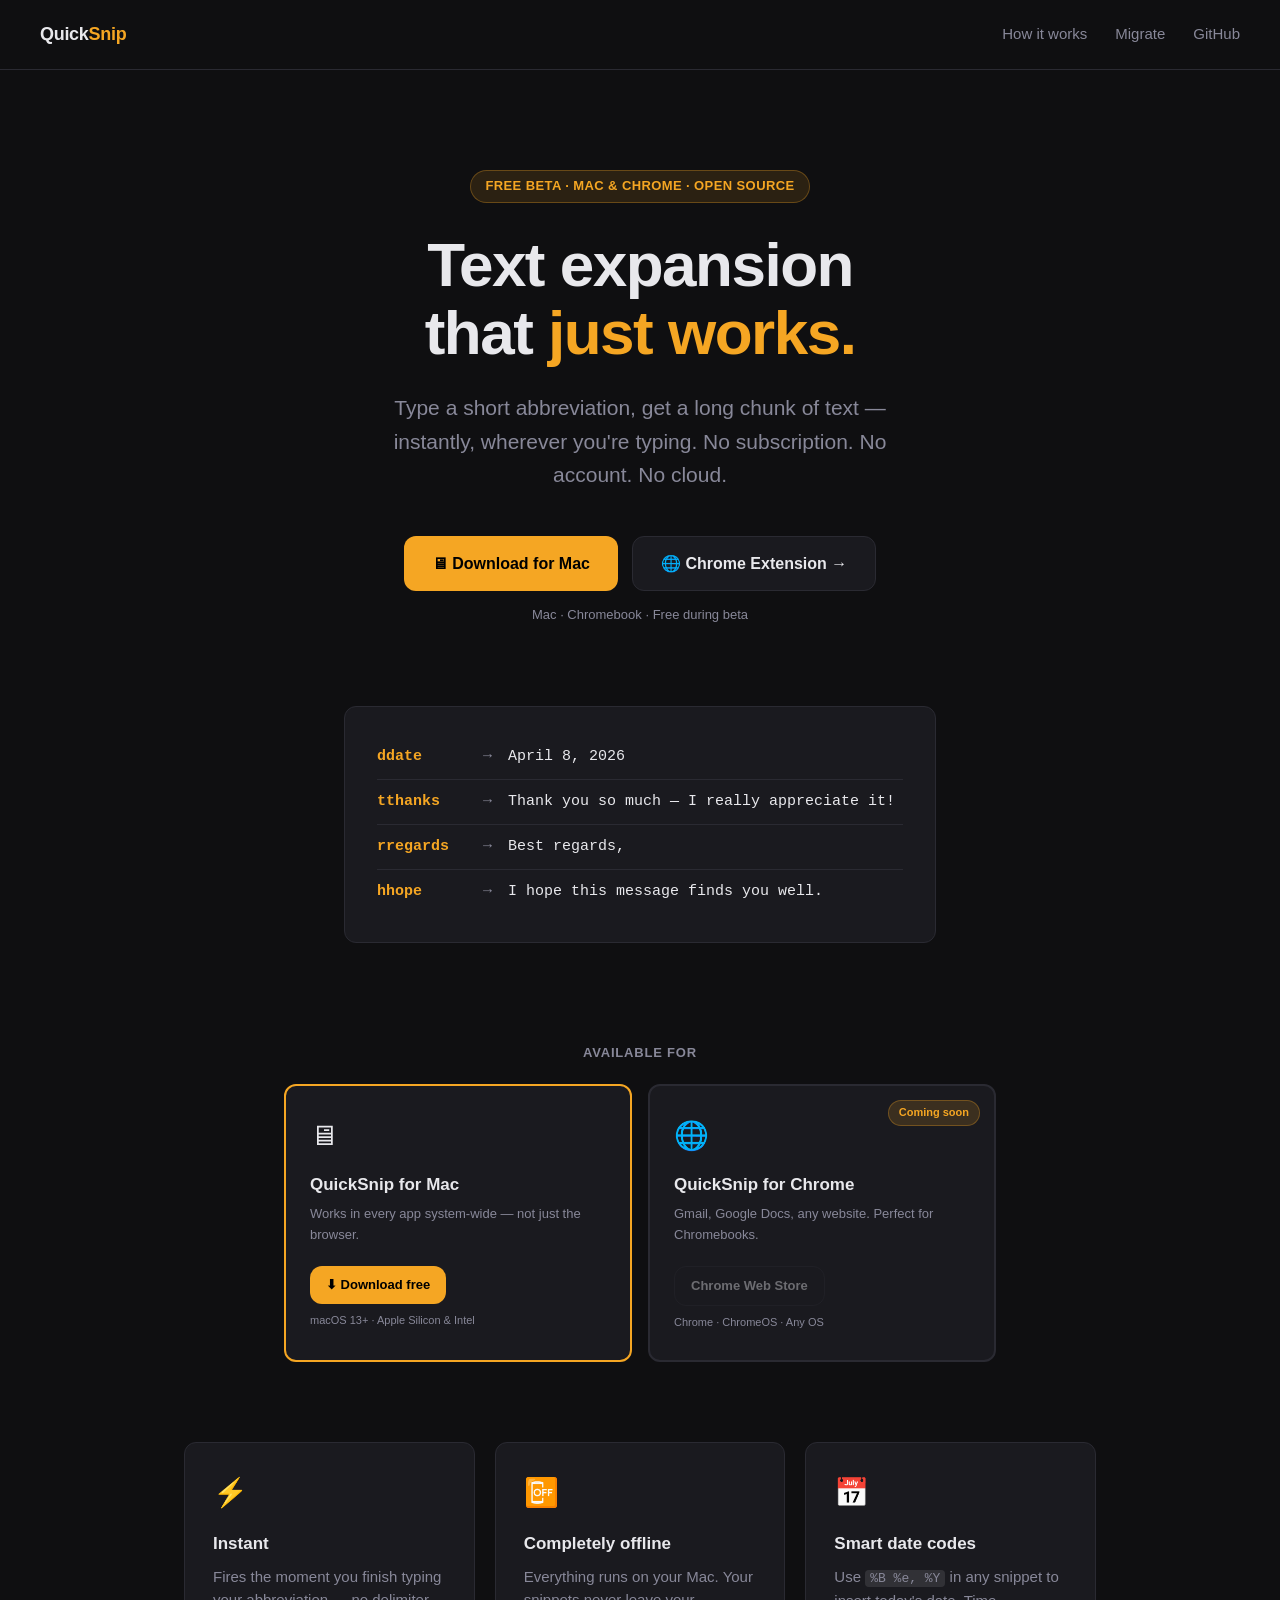
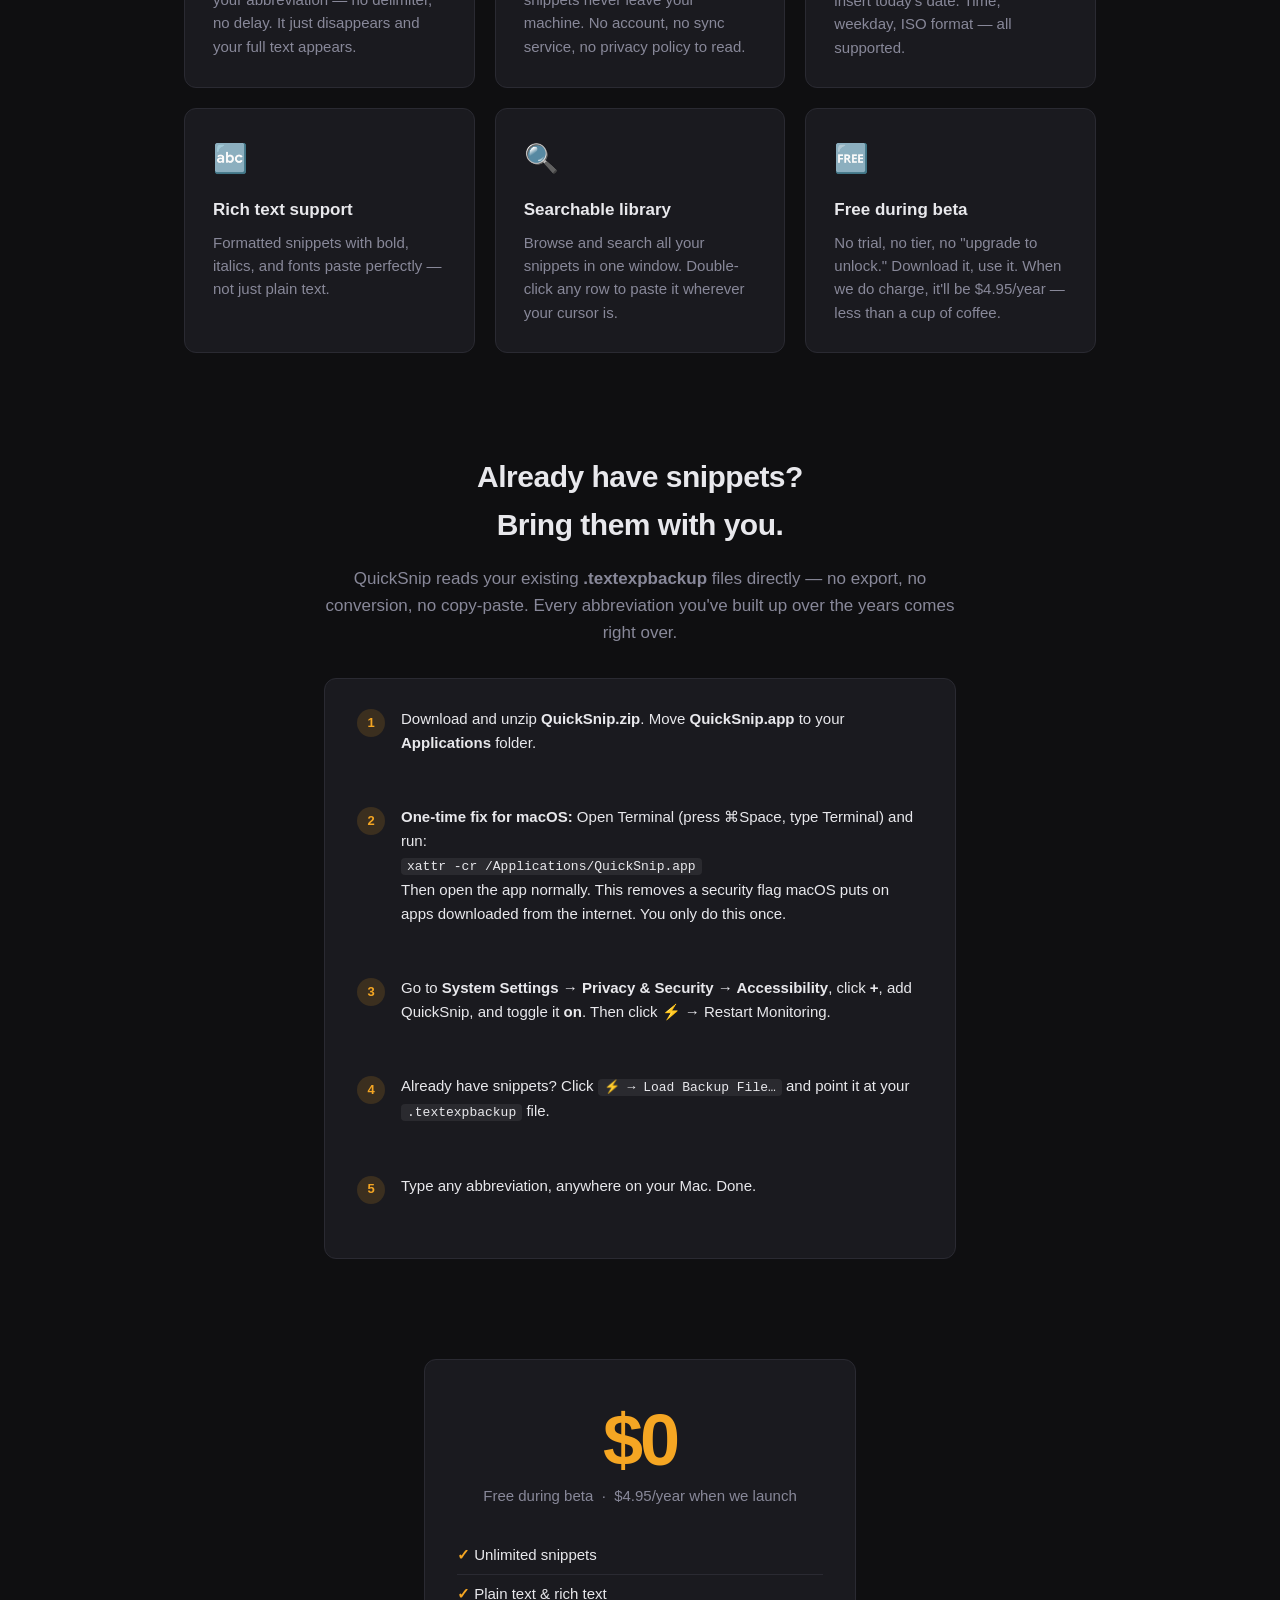
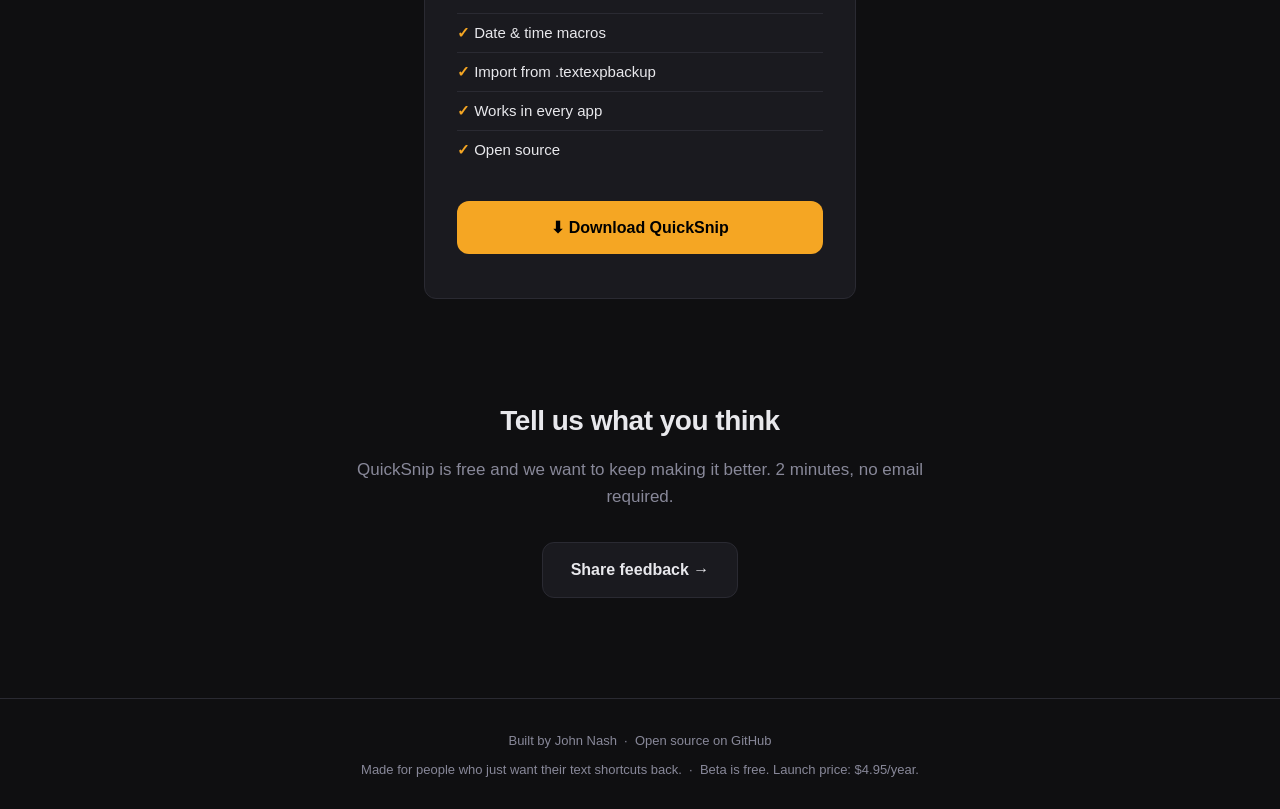
==== docs/index.html @ 46c34d06 "Update hero: both platforms, Chrome button scrolls to platform section" ====
<!DOCTYPE html>
<html lang="en">
<head>
  <meta charset="UTF-8" />
  <meta name="viewport" content="width=device-width, initial-scale=1.0" />
  <title>QuickSnip — Text expansion that just works</title>
  <meta name="description" content="A free, fast, no-subscription Mac app that expands your text shortcuts instantly. Import your existing snippets and go." />
  <style>
    *, *::before, *::after { box-sizing: border-box; margin: 0; padding: 0; }

    :root {
      --bg:       #0f0f11;
      --surface:  #1a1a1f;
      --border:   #2a2a32;
      --accent:   #f5a623;
      --text:     #e8e8ec;
      --muted:    #888899;
      --radius:   12px;
    }

    body {
      background: var(--bg);
      color: var(--text);
      font-family: -apple-system, BlinkMacSystemFont, "Segoe UI", sans-serif;
      font-size: 17px;
      line-height: 1.6;
    }

    a { color: var(--accent); text-decoration: none; }
    a:hover { text-decoration: underline; }

    /* ── Nav ── */
    nav {
      display: flex;
      justify-content: space-between;
      align-items: center;
      padding: 20px 40px;
      border-bottom: 1px solid var(--border);
    }
    .nav-logo { font-size: 18px; font-weight: 700; letter-spacing: -.3px; }
    .nav-logo span { color: var(--accent); }
    .nav-links { display: flex; gap: 28px; color: var(--muted); font-size: 15px; }
    .nav-links a { color: var(--muted); }
    .nav-links a:hover { color: var(--text); text-decoration: none; }

    /* ── Hero ── */
    .hero {
      max-width: 760px;
      margin: 0 auto;
      padding: 100px 24px 80px;
      text-align: center;
    }
    .badge {
      display: inline-block;
      background: rgba(245,166,35,.12);
      color: var(--accent);
      border: 1px solid rgba(245,166,35,.3);
      border-radius: 100px;
      padding: 5px 14px;
      font-size: 13px;
      font-weight: 600;
      letter-spacing: .4px;
      text-transform: uppercase;
      margin-bottom: 28px;
    }
    h1 {
      font-size: clamp(36px, 6vw, 62px);
      font-weight: 800;
      letter-spacing: -1.5px;
      line-height: 1.1;
      margin-bottom: 24px;
    }
    h1 em { color: var(--accent); font-style: normal; }
    .subhead {
      font-size: clamp(17px, 2.5vw, 21px);
      color: var(--muted);
      max-width: 540px;
      margin: 0 auto 44px;
    }
    .cta-group { display: flex; gap: 14px; justify-content: center; flex-wrap: wrap; }
    .btn {
      display: inline-flex;
      align-items: center;
      gap: 8px;
      padding: 14px 28px;
      border-radius: var(--radius);
      font-size: 16px;
      font-weight: 600;
      cursor: pointer;
      transition: opacity .15s;
    }
    .btn:hover { opacity: .85; text-decoration: none; }
    .btn-primary { background: var(--accent); color: #000; }
    .btn-ghost   { background: var(--surface); color: var(--text); border: 1px solid var(--border); }
    .req { margin-top: 14px; font-size: 13px; color: var(--muted); }

    /* ── Demo bar ── */
    .demo-wrap {
      max-width: 640px;
      margin: 0 auto 100px;
      padding: 0 24px;
    }
    .demo-box {
      background: var(--surface);
      border: 1px solid var(--border);
      border-radius: var(--radius);
      padding: 28px 32px;
      font-family: "SF Mono", "Fira Code", monospace;
      font-size: 15px;
      color: var(--text);
    }
    .demo-row {
      display: flex;
      align-items: center;
      gap: 16px;
      padding: 10px 0;
      border-bottom: 1px solid var(--border);
    }
    .demo-row:last-child { border-bottom: none; }
    .demo-abbr  { color: var(--accent); font-weight: 700; min-width: 90px; }
    .demo-arrow { color: var(--muted); }
    .demo-exp   { color: var(--text); }

    /* ── Features ── */
    .features {
      max-width: 960px;
      margin: 0 auto 100px;
      padding: 0 24px;
      display: grid;
      grid-template-columns: repeat(auto-fit, minmax(260px, 1fr));
      gap: 20px;
    }
    .feature {
      background: var(--surface);
      border: 1px solid var(--border);
      border-radius: var(--radius);
      padding: 28px;
    }
    .feature-icon { font-size: 28px; margin-bottom: 14px; }
    .feature h3   { font-size: 17px; font-weight: 700; margin-bottom: 8px; }
    .feature p    { font-size: 15px; color: var(--muted); line-height: 1.55; }

    /* ── Migrating ── */
    .migrate {
      max-width: 680px;
      margin: 0 auto 100px;
      padding: 0 24px;
      text-align: center;
    }
    .migrate h2 { font-size: 30px; font-weight: 800; letter-spacing: -.5px; margin-bottom: 16px; }
    .migrate p  { color: var(--muted); margin-bottom: 32px; font-size: 17px; }
    .steps {
      text-align: left;
      background: var(--surface);
      border: 1px solid var(--border);
      border-radius: var(--radius);
      padding: 28px 32px;
      display: flex;
      flex-direction: column;
      gap: 18px;
    }
    .step { display: flex; gap: 16px; align-items: flex-start; }
    .step-num {
      background: rgba(245,166,35,.15);
      color: var(--accent);
      border-radius: 50%;
      width: 28px; height: 28px;
      display: flex; align-items: center; justify-content: center;
      font-size: 13px; font-weight: 700;
      flex-shrink: 0;
      margin-top: 2px;
    }
    .step p    { font-size: 15px; color: var(--text); }
    .step code {
      background: rgba(255,255,255,.07);
      padding: 1px 6px;
      border-radius: 4px;
      font-family: monospace;
      font-size: 13px;
    }

    /* ── Pricing ── */
    .pricing {
      max-width: 480px;
      margin: 0 auto 100px;
      padding: 0 24px;
      text-align: center;
    }
    .price-box {
      background: var(--surface);
      border: 1px solid var(--border);
      border-radius: var(--radius);
      padding: 44px 32px;
    }
    .price-amount {
      font-size: 72px;
      font-weight: 900;
      letter-spacing: -3px;
      color: var(--accent);
      line-height: 1;
      margin-bottom: 8px;
    }
    .price-note { color: var(--muted); font-size: 15px; margin-bottom: 28px; }
    .price-features { list-style: none; text-align: left; margin-bottom: 32px; }
    .price-features li {
      padding: 7px 0;
      font-size: 15px;
      color: var(--text);
      border-bottom: 1px solid var(--border);
    }
    .price-features li:last-child { border-bottom: none; }
    .price-features li::before { content: "✓  "; color: var(--accent); font-weight: 700; }

    /* ── Footer ── */
    footer {
      border-top: 1px solid var(--border);
      text-align: center;
      padding: 32px 24px;
      font-size: 13px;
      color: var(--muted);
    }
    footer a { color: var(--muted); }
  </style>
</head>
<body>

<!-- Nav -->
<nav>
  <div class="nav-logo">Quick<span>Snip</span></div>
  <div class="nav-links">
    <a href="#how">How it works</a>
    <a href="#migrate">Migrate</a>
    <a href="https://github.com/jbnash/quicksnip">GitHub</a>
  </div>
</nav>

<!-- Hero -->
<section class="hero">
  <div class="badge">Free Beta · Mac &amp; Chrome · Open Source</div>
  <h1>Text expansion<br/>that <em>just works.</em></h1>
  <p class="subhead">
    Type a short abbreviation, get a long chunk of text — instantly, wherever you're typing.
    No subscription. No account. No cloud.
  </p>
  <div class="cta-group">
    <a class="btn btn-primary" href="https://github.com/jbnash/quicksnip/releases/latest/download/QuickSnip.zip">
      🖥 Download for Mac
    </a>
    <a class="btn btn-ghost" href="#platforms">
      🌐 Chrome Extension →
    </a>
  </div>
  <p class="req">Mac · Chromebook · Free during beta</p>
</section>

<!-- Demo -->
<div class="demo-wrap">
  <div class="demo-box">
    <div class="demo-row">
      <span class="demo-abbr">ddate</span>
      <span class="demo-arrow">→</span>
      <span class="demo-exp">April 8, 2026</span>
    </div>
    <div class="demo-row">
      <span class="demo-abbr">tthanks</span>
      <span class="demo-arrow">→</span>
      <span class="demo-exp">Thank you so much — I really appreciate it!</span>
    </div>
    <div class="demo-row">
      <span class="demo-abbr">rregards</span>
      <span class="demo-arrow">→</span>
      <span class="demo-exp">Best regards,</span>
    </div>
    <div class="demo-row">
      <span class="demo-abbr">hhope</span>
      <span class="demo-arrow">→</span>
      <span class="demo-exp">I hope this message finds you well.</span>
    </div>
  </div>
</div>

<!-- Platform choice -->
<section id="platforms" style="max-width:760px;margin:0 auto 80px;padding:0 24px;text-align:center;">
  <p style="color:#888899;font-size:13px;font-weight:600;text-transform:uppercase;letter-spacing:.8px;margin-bottom:20px;">Available for</p>
  <div style="display:grid;grid-template-columns:1fr 1fr;gap:16px;">

    <div style="background:#1a1a1f;border:2px solid #f5a623;border-radius:12px;padding:28px 24px;text-align:left;">
      <div style="font-size:28px;margin-bottom:12px;">🖥</div>
      <h3 style="font-size:17px;font-weight:700;margin-bottom:6px;">QuickSnip for Mac</h3>
      <p style="color:#888899;font-size:13px;line-height:1.6;margin-bottom:20px;">Works in every app system-wide — not just the browser.</p>
      <a class="btn btn-primary" href="https://github.com/jbnash/quicksnip/releases/latest/download/QuickSnip.zip"
         style="display:inline-flex;font-size:13px;padding:9px 16px;">
        ⬇ Download free
      </a>
      <p style="margin-top:8px;font-size:11px;color:#888899;">macOS 13+ · Apple Silicon &amp; Intel</p>
    </div>

    <div style="background:#1a1a1f;border:2px solid #2a2a32;border-radius:12px;padding:28px 24px;text-align:left;position:relative;">
      <div style="position:absolute;top:14px;right:14px;background:rgba(245,166,35,.15);color:#f5a623;border:1px solid rgba(245,166,35,.3);border-radius:100px;padding:3px 10px;font-size:11px;font-weight:600;">Coming soon</div>
      <div style="font-size:28px;margin-bottom:12px;">🌐</div>
      <h3 style="font-size:17px;font-weight:700;margin-bottom:6px;">QuickSnip for Chrome</h3>
      <p style="color:#888899;font-size:13px;line-height:1.6;margin-bottom:20px;">Gmail, Google Docs, any website. Perfect for Chromebooks.</p>
      <span class="btn btn-ghost" style="display:inline-flex;font-size:13px;padding:9px 16px;opacity:.4;cursor:default;">
        Chrome Web Store
      </span>
      <p style="margin-top:8px;font-size:11px;color:#888899;">Chrome · ChromeOS · Any OS</p>
    </div>

  </div>
</section>

<!-- Features -->
<section id="how">
  <div class="features">
    <div class="feature">
      <div class="feature-icon">⚡</div>
      <h3>Instant</h3>
      <p>Fires the moment you finish typing your abbreviation — no delimiter, no delay. It just disappears and your full text appears.</p>
    </div>
    <div class="feature">
      <div class="feature-icon">📴</div>
      <h3>Completely offline</h3>
      <p>Everything runs on your Mac. Your snippets never leave your machine. No account, no sync service, no privacy policy to read.</p>
    </div>
    <div class="feature">
      <div class="feature-icon">📅</div>
      <h3>Smart date codes</h3>
      <p>Use <code style="background:rgba(255,255,255,.1);padding:1px 5px;border-radius:4px;font-size:13px;">%B %e, %Y</code> in any snippet to insert today's date. Time, weekday, ISO format — all supported.</p>
    </div>
    <div class="feature">
      <div class="feature-icon">🔤</div>
      <h3>Rich text support</h3>
      <p>Formatted snippets with bold, italics, and fonts paste perfectly — not just plain text.</p>
    </div>
    <div class="feature">
      <div class="feature-icon">🔍</div>
      <h3>Searchable library</h3>
      <p>Browse and search all your snippets in one window. Double-click any row to paste it wherever your cursor is.</p>
    </div>
    <div class="feature">
      <div class="feature-icon">🆓</div>
      <h3>Free during beta</h3>
      <p>No trial, no tier, no "upgrade to unlock." Download it, use it. When we do charge, it'll be $4.95/year — less than a cup of coffee.</p>
    </div>
  </div>
</section>

<!-- Migrate -->
<section id="migrate" class="migrate">
  <h2>Already have snippets?<br/>Bring them with you.</h2>
  <p>QuickSnip reads your existing <strong>.textexpbackup</strong> files directly — no export, no conversion, no copy-paste. Every abbreviation you've built up over the years comes right over.</p>
  <div class="steps">
    <div class="step">
      <div class="step-num">1</div>
      <p>Download and unzip <strong>QuickSnip.zip</strong>. Move <strong>QuickSnip.app</strong> to your <strong>Applications</strong> folder.</p>
    </div>
    <div class="step">
      <div class="step-num">2</div>
      <p><strong>One-time fix for macOS:</strong> Open Terminal (press ⌘Space, type Terminal) and run:<br/>
      <code>xattr -cr /Applications/QuickSnip.app</code><br/>
      Then open the app normally. This removes a security flag macOS puts on apps downloaded from the internet. You only do this once.</p>
    </div>
    <div class="step">
      <div class="step-num">3</div>
      <p>Go to <strong>System Settings → Privacy &amp; Security → Accessibility</strong>, click <strong>+</strong>, add QuickSnip, and toggle it <strong>on</strong>. Then click ⚡ → Restart Monitoring.</p>
    </div>
    <div class="step">
      <div class="step-num">4</div>
      <p>Already have snippets? Click <code>⚡ → Load Backup File…</code> and point it at your <code>.textexpbackup</code> file.</p>
    </div>
    <div class="step">
      <div class="step-num">5</div>
      <p>Type any abbreviation, anywhere on your Mac. Done.</p>
    </div>
  </div>
</section>

<!-- Pricing -->
<section class="pricing">
  <div class="price-box">
    <div class="price-amount">$0</div>
    <p class="price-note">Free during beta &nbsp;·&nbsp; $4.95/year when we launch</p>
    <ul class="price-features">
      <li>Unlimited snippets</li>
      <li>Plain text &amp; rich text</li>
      <li>Date &amp; time macros</li>
      <li>Import from .textexpbackup</li>
      <li>Works in every app</li>
      <li>Open source</li>
    </ul>
    <a class="btn btn-primary" style="width:100%;justify-content:center;"
       href="https://github.com/jbnash/quicksnip/releases/latest/download/QuickSnip.zip">
      ⬇ Download QuickSnip
    </a>
  </div>
</section>

<!-- Feedback -->
<section style="max-width:640px;margin:0 auto 100px;padding:0 24px;text-align:center;">
  <h2 style="font-size:28px;font-weight:800;letter-spacing:-.5px;margin-bottom:12px;">Tell us what you think</h2>
  <p style="color:#888899;margin-bottom:32px;">QuickSnip is free and we want to keep making it better. 2 minutes, no email required.</p>
  <!-- REPLACE THIS with your Tally embed code -->
  <a class="btn btn-ghost" style="display:inline-flex;" href="https://tally.so/REPLACE_WITH_YOUR_FORM_ID">
    Share feedback →
  </a>
</section>

<!-- Footer -->
<footer>
  <p>Built by <a href="https://github.com/jbnash">John Nash</a> &nbsp;·&nbsp; <a href="https://github.com/jbnash/quicksnip">Open source on GitHub</a></p>
  <p style="margin-top:8px;">Made for people who just want their text shortcuts back. &nbsp;·&nbsp; Beta is free. Launch price: $4.95/year.</p>
</footer>

</body>
</html>
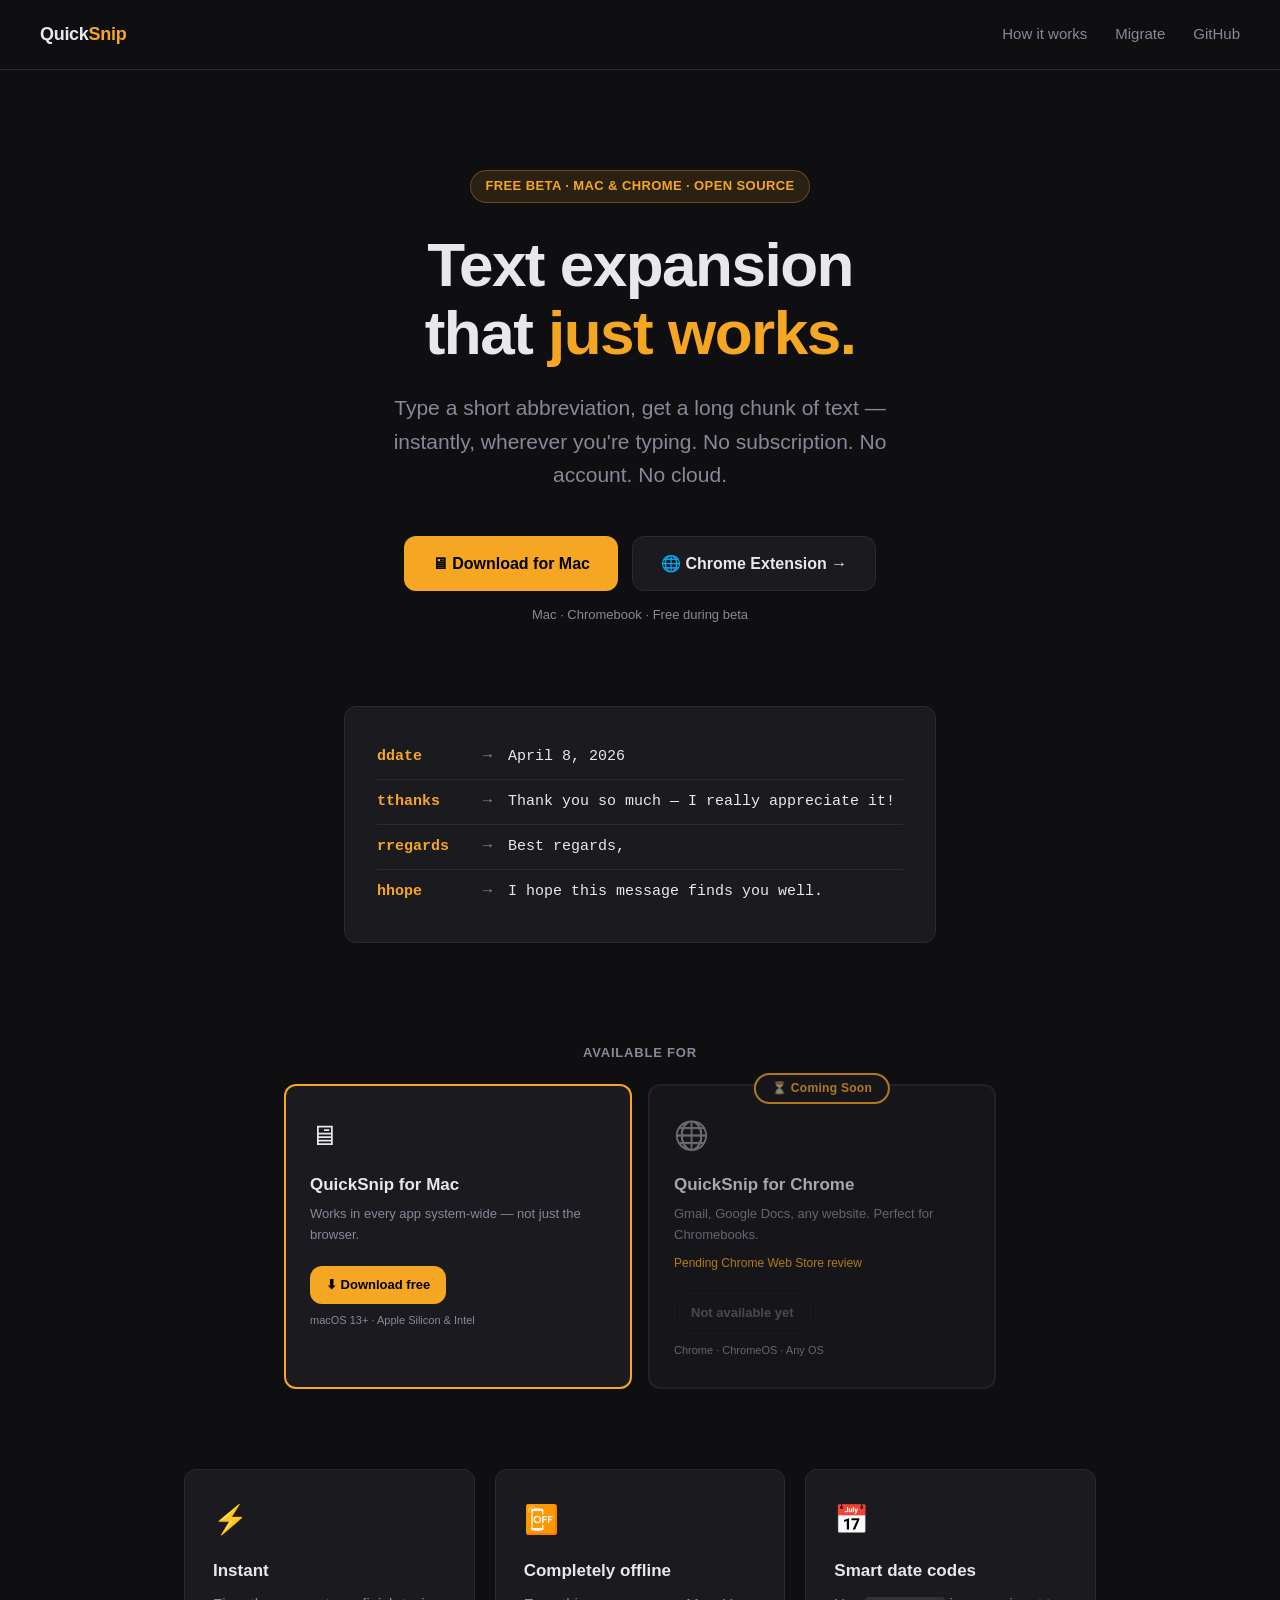
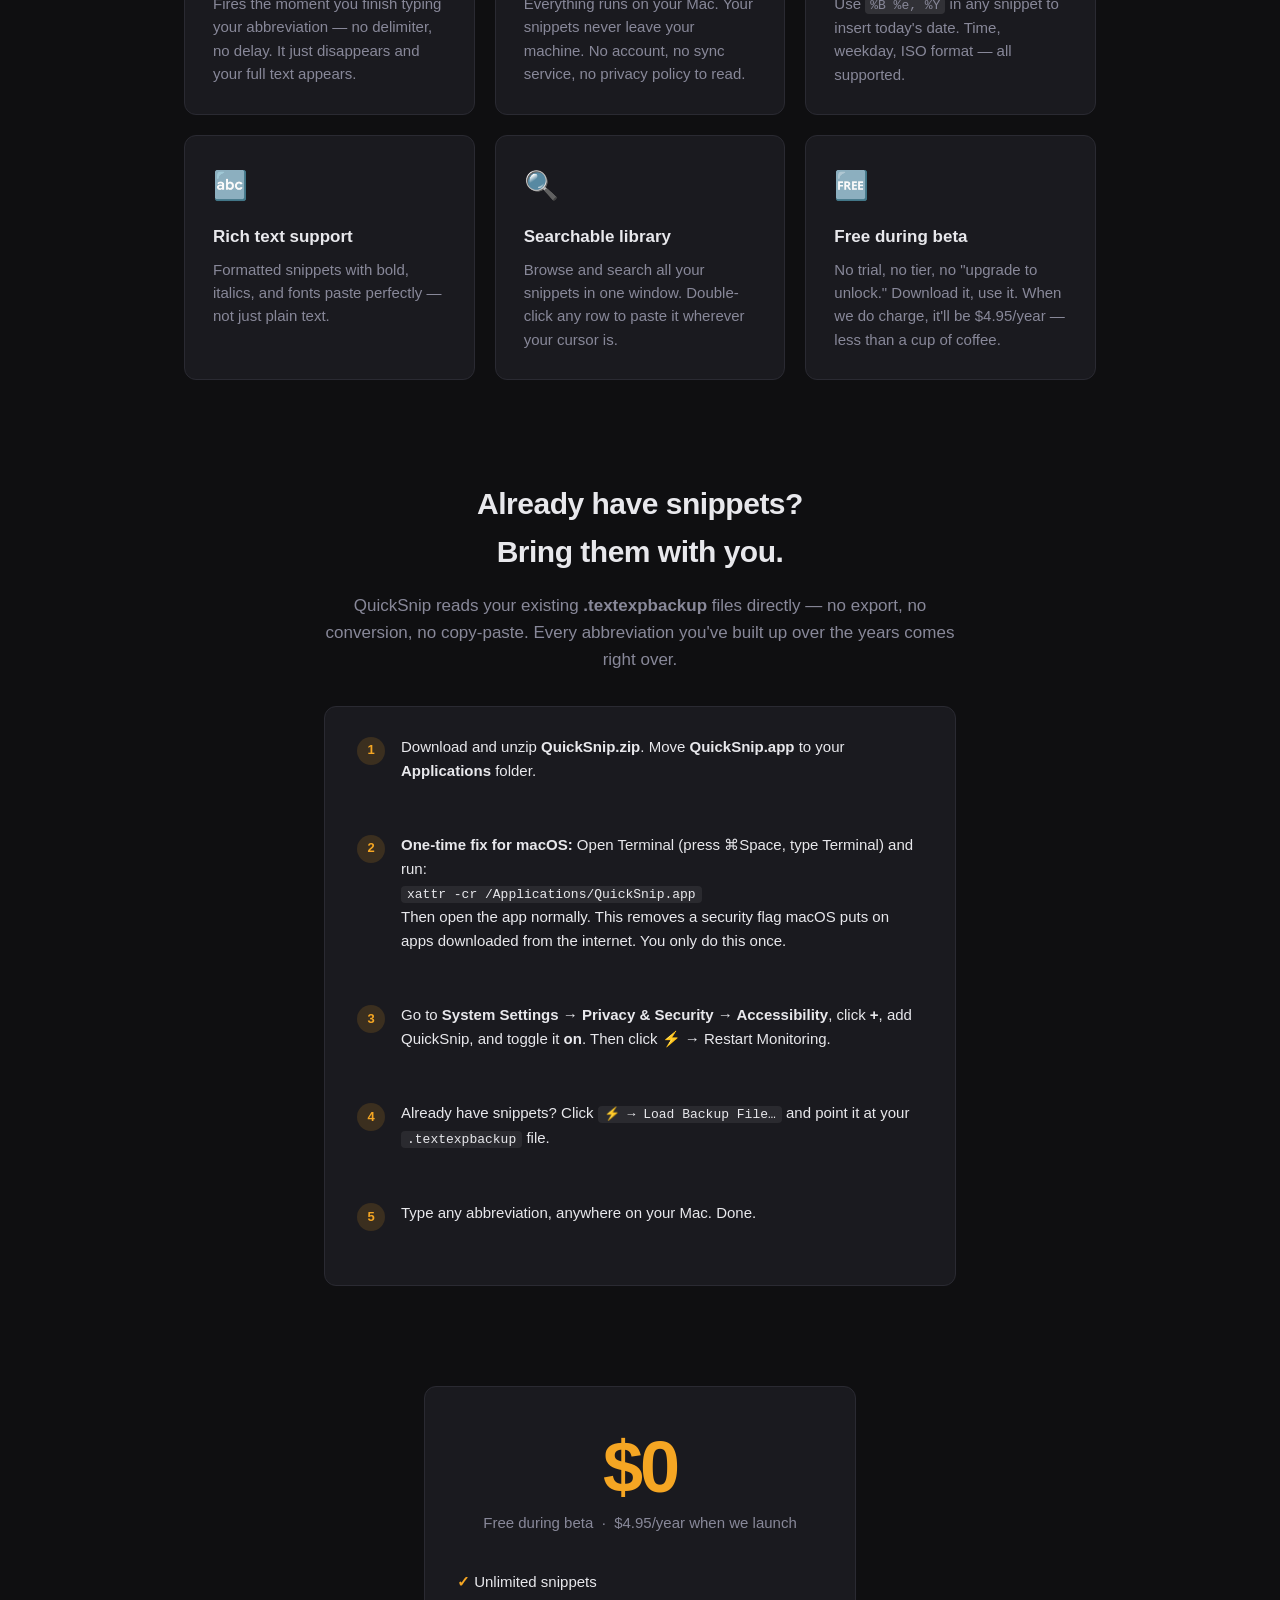
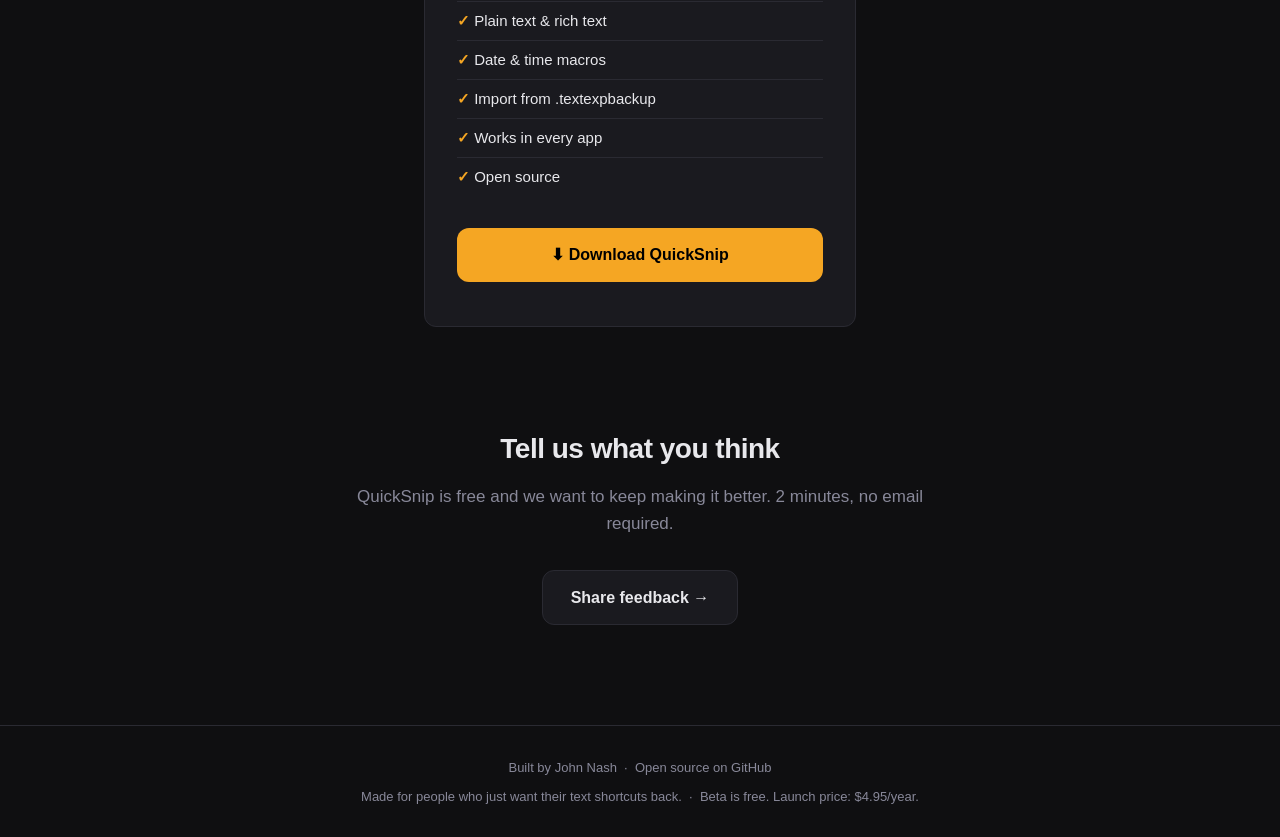
==== commit 63620ed7: "Make Chrome coming soon card more obviously unavailable" ====
--- a/docs/index.html
+++ b/docs/index.html
@@ -295,13 +295,14 @@
       <p style="margin-top:8px;font-size:11px;color:#888899;">macOS 13+ · Apple Silicon &amp; Intel</p>
     </div>
 
-    <div style="background:#1a1a1f;border:2px solid #2a2a32;border-radius:12px;padding:28px 24px;text-align:left;position:relative;">
-      <div style="position:absolute;top:14px;right:14px;background:rgba(245,166,35,.15);color:#f5a623;border:1px solid rgba(245,166,35,.3);border-radius:100px;padding:3px 10px;font-size:11px;font-weight:600;">Coming soon</div>
-      <div style="font-size:28px;margin-bottom:12px;">🌐</div>
+    <div style="background:#1a1a1f;border:2px solid #2a2a32;border-radius:12px;padding:28px 24px;text-align:left;position:relative;opacity:.7;">
+      <div style="position:absolute;top:-13px;left:50%;transform:translateX(-50%);background:#1a1a1f;border:2px solid #f5a623;color:#f5a623;border-radius:100px;padding:4px 16px;font-size:12px;font-weight:700;white-space:nowrap;letter-spacing:.3px;">⏳ Coming Soon</div>
+      <div style="font-size:28px;margin-bottom:12px;filter:grayscale(1);">🌐</div>
       <h3 style="font-size:17px;font-weight:700;margin-bottom:6px;">QuickSnip for Chrome</h3>
-      <p style="color:#888899;font-size:13px;line-height:1.6;margin-bottom:20px;">Gmail, Google Docs, any website. Perfect for Chromebooks.</p>
-      <span class="btn btn-ghost" style="display:inline-flex;font-size:13px;padding:9px 16px;opacity:.4;cursor:default;">
-        Chrome Web Store
+      <p style="color:#888899;font-size:13px;line-height:1.6;margin-bottom:8px;">Gmail, Google Docs, any website. Perfect for Chromebooks.</p>
+      <p style="color:#f5a623;font-size:12px;margin-bottom:20px;">Pending Chrome Web Store review</p>
+      <span class="btn btn-ghost" style="display:inline-flex;font-size:13px;padding:9px 16px;opacity:.35;cursor:not-allowed;">
+        Not available yet
       </span>
       <p style="margin-top:8px;font-size:11px;color:#888899;">Chrome · ChromeOS · Any OS</p>
     </div>
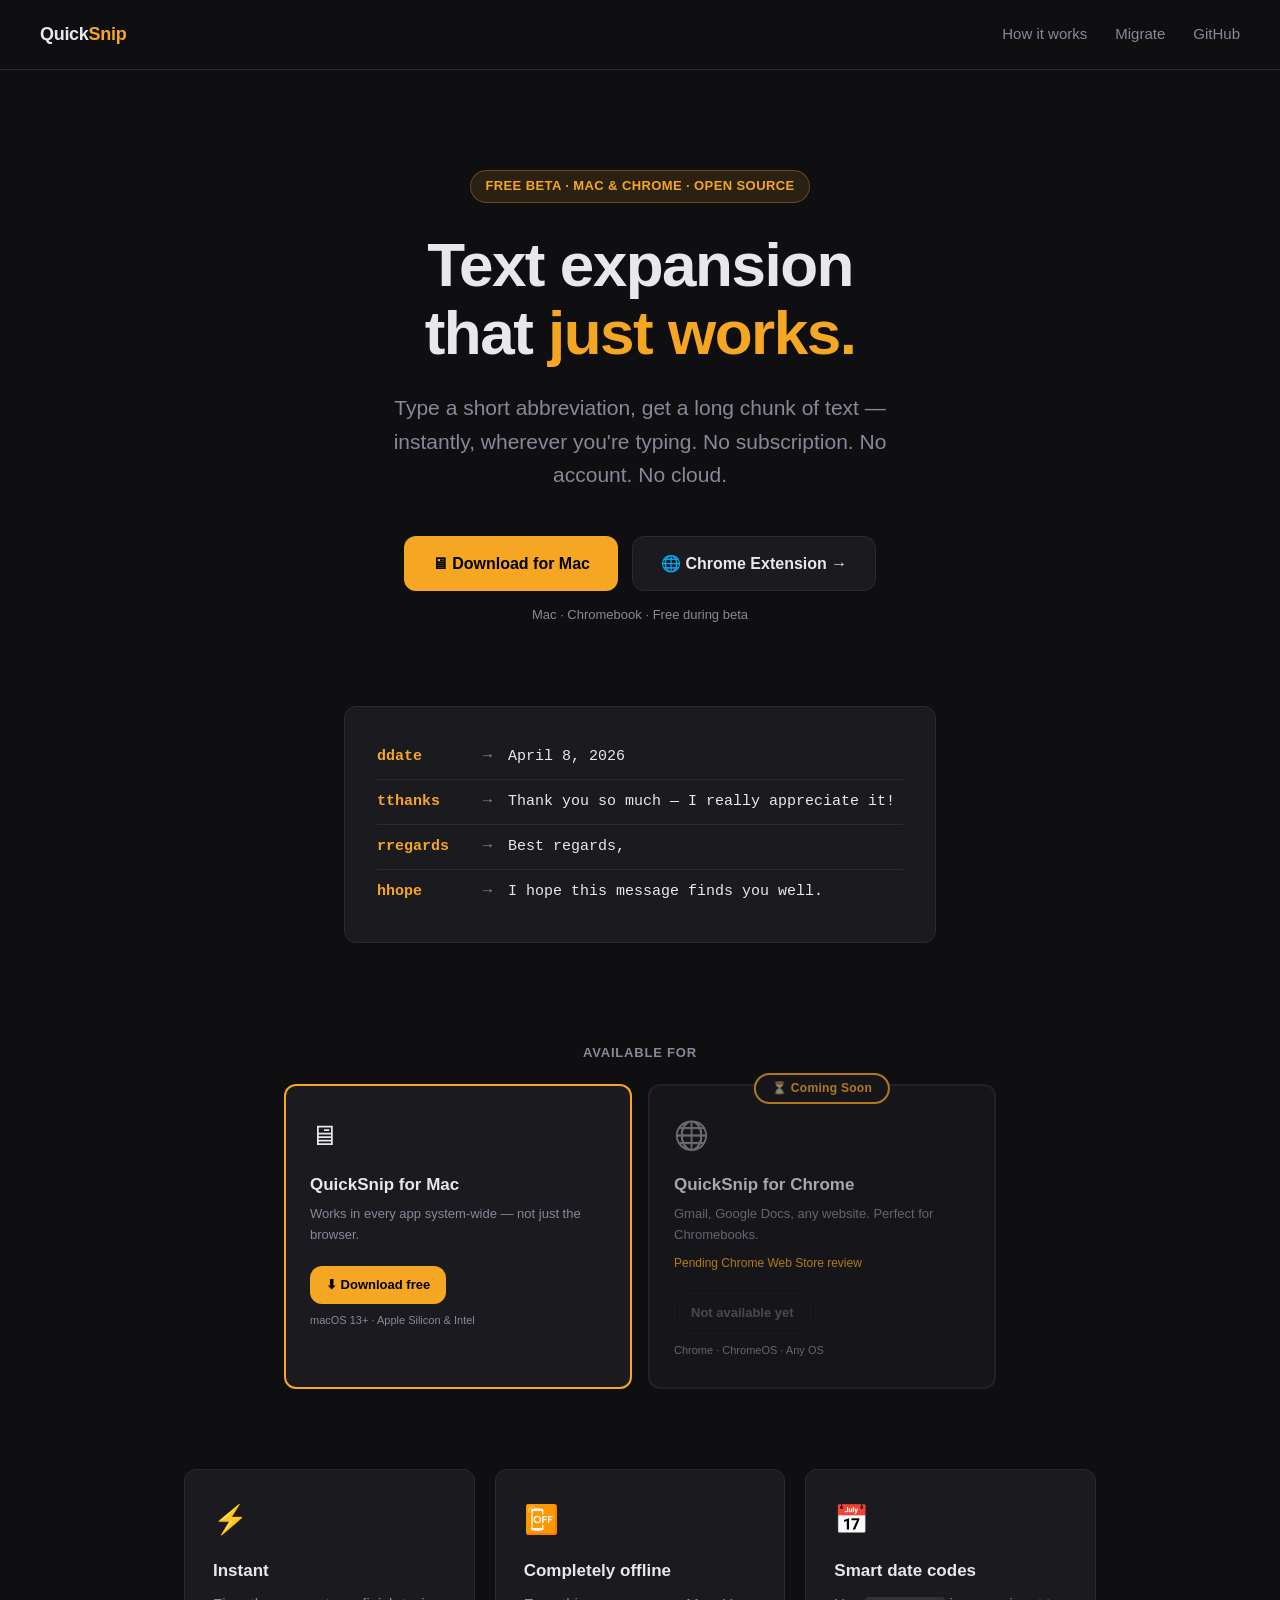
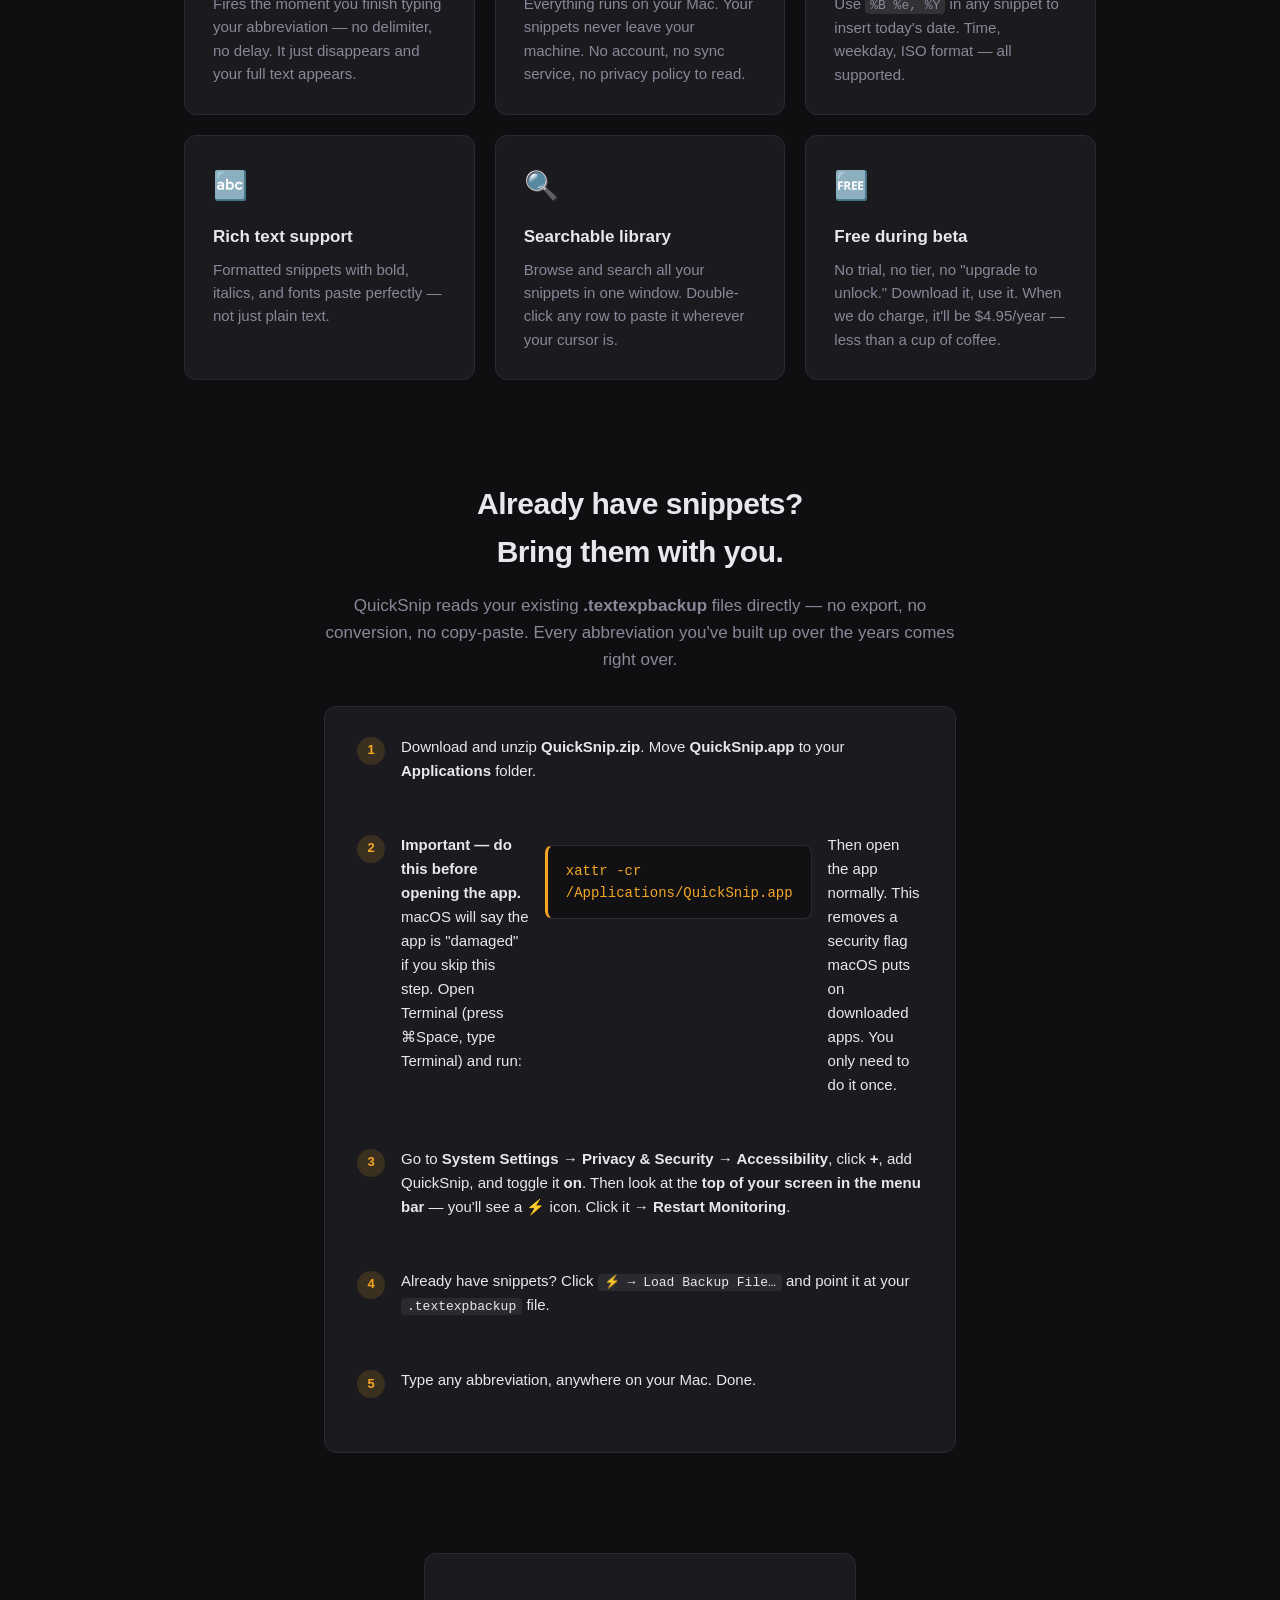
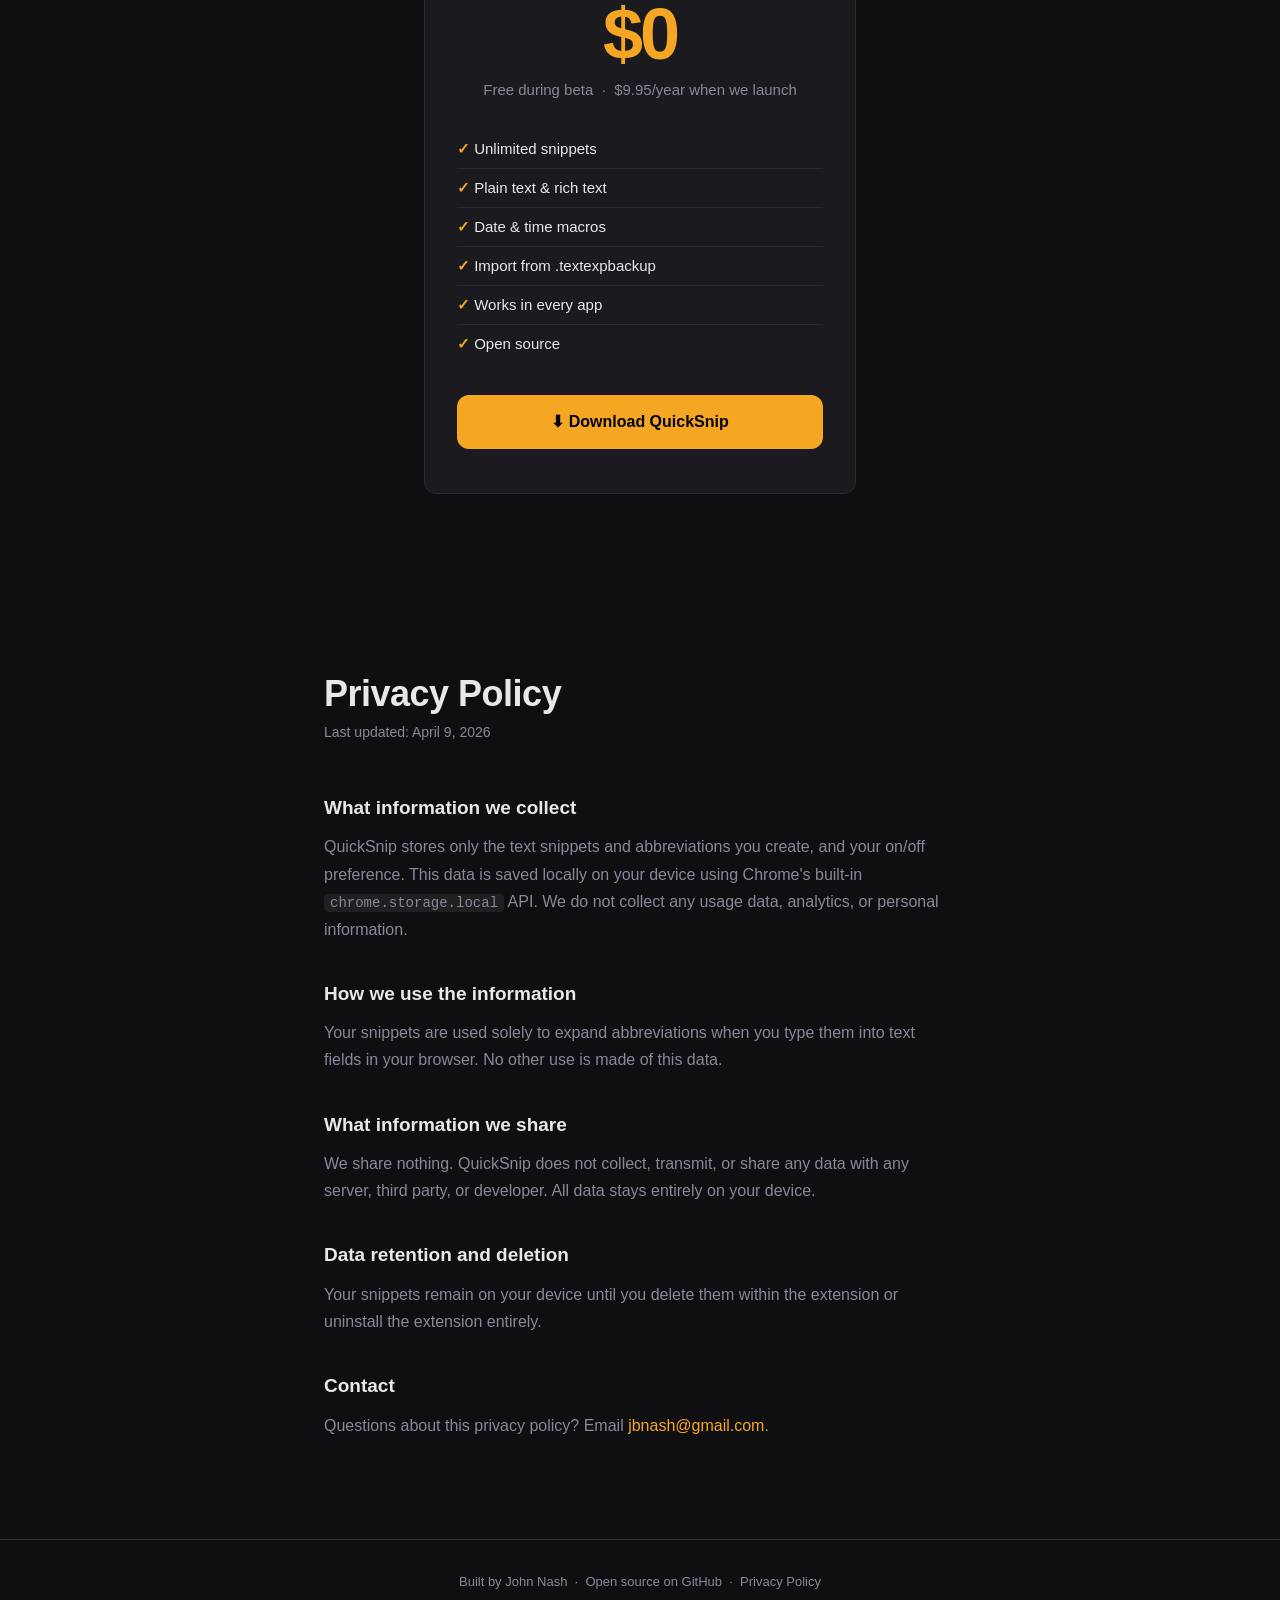
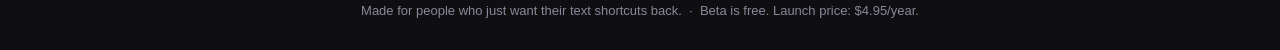
==== commit c1b2f029: "Update landing page: privacy policy, install instructions, pricing - Add privacy policy section at #" ====
--- a/docs/index.html
+++ b/docs/index.html
@@ -210,6 +210,18 @@
     }
     .price-features li:last-child { border-bottom: none; }
     .price-features li::before { content: "✓  "; color: var(--accent); font-weight: 700; }
+
+    /* ── Privacy ── */
+    .privacy-page {
+      max-width: 680px;
+      margin: 0 auto;
+      padding: 80px 24px 100px;
+    }
+    .privacy-page h1 { font-size: 36px; font-weight: 800; letter-spacing: -.5px; margin-bottom: 8px; }
+    .privacy-page .updated { color: var(--muted); font-size: 14px; margin-bottom: 48px; }
+    .privacy-page h2 { font-size: 19px; font-weight: 700; margin: 36px 0 10px; }
+    .privacy-page p  { color: var(--muted); font-size: 16px; line-height: 1.7; }
+    .privacy-page a  { color: var(--accent); }
 
     /* ── Footer ── */
     footer {
@@ -357,13 +369,13 @@
     </div>
     <div class="step">
       <div class="step-num">2</div>
-      <p><strong>One-time fix for macOS:</strong> Open Terminal (press ⌘Space, type Terminal) and run:<br/>
-      <code>xattr -cr /Applications/QuickSnip.app</code><br/>
-      Then open the app normally. This removes a security flag macOS puts on apps downloaded from the internet. You only do this once.</p>
+      <p><strong>Important — do this before opening the app.</strong> macOS will say the app is "damaged" if you skip this step. Open Terminal (press ⌘Space, type Terminal) and run:</p>
+      <div style="background:rgba(0,0,0,.35);border:1px solid var(--border);border-left:3px solid var(--accent);border-radius:8px;padding:14px 18px;margin:12px 0;font-family:'SF Mono','Fira Code',monospace;font-size:14px;color:var(--accent);">xattr -cr /Applications/QuickSnip.app</div>
+      <p>Then open the app normally. This removes a security flag macOS puts on downloaded apps. You only need to do it once.</p>
     </div>
     <div class="step">
       <div class="step-num">3</div>
-      <p>Go to <strong>System Settings → Privacy &amp; Security → Accessibility</strong>, click <strong>+</strong>, add QuickSnip, and toggle it <strong>on</strong>. Then click ⚡ → Restart Monitoring.</p>
+      <p>Go to <strong>System Settings → Privacy &amp; Security → Accessibility</strong>, click <strong>+</strong>, add QuickSnip, and toggle it <strong>on</strong>. Then look at the <strong>top of your screen in the menu bar</strong> — you'll see a ⚡ icon. Click it → <strong>Restart Monitoring</strong>.</p>
     </div>
     <div class="step">
       <div class="step-num">4</div>
@@ -380,7 +392,7 @@
 <section class="pricing">
   <div class="price-box">
     <div class="price-amount">$0</div>
-    <p class="price-note">Free during beta &nbsp;·&nbsp; $4.95/year when we launch</p>
+    <p class="price-note">Free during beta &nbsp;·&nbsp; $9.95/year when we launch</p>
     <ul class="price-features">
       <li>Unlimited snippets</li>
       <li>Plain text &amp; rich text</li>
@@ -396,19 +408,30 @@
   </div>
 </section>
 
-<!-- Feedback -->
-<section style="max-width:640px;margin:0 auto 100px;padding:0 24px;text-align:center;">
-  <h2 style="font-size:28px;font-weight:800;letter-spacing:-.5px;margin-bottom:12px;">Tell us what you think</h2>
-  <p style="color:#888899;margin-bottom:32px;">QuickSnip is free and we want to keep making it better. 2 minutes, no email required.</p>
-  <!-- REPLACE THIS with your Tally embed code -->
-  <a class="btn btn-ghost" style="display:inline-flex;" href="https://tally.so/REPLACE_WITH_YOUR_FORM_ID">
-    Share feedback →
-  </a>
+<!-- Privacy Policy -->
+<section id="privacy" class="privacy-page">
+  <h1>Privacy Policy</h1>
+  <p class="updated">Last updated: April 9, 2026</p>
+
+  <h2>What information we collect</h2>
+  <p>QuickSnip stores only the text snippets and abbreviations you create, and your on/off preference. This data is saved locally on your device using Chrome's built-in <code style="background:rgba(255,255,255,.07);padding:1px 6px;border-radius:4px;font-size:14px;">chrome.storage.local</code> API. We do not collect any usage data, analytics, or personal information.</p>
+
+  <h2>How we use the information</h2>
+  <p>Your snippets are used solely to expand abbreviations when you type them into text fields in your browser. No other use is made of this data.</p>
+
+  <h2>What information we share</h2>
+  <p>We share nothing. QuickSnip does not collect, transmit, or share any data with any server, third party, or developer. All data stays entirely on your device.</p>
+
+  <h2>Data retention and deletion</h2>
+  <p>Your snippets remain on your device until you delete them within the extension or uninstall the extension entirely.</p>
+
+  <h2>Contact</h2>
+  <p>Questions about this privacy policy? Email <a href="mailto:jbnash@gmail.com">jbnash@gmail.com</a>.</p>
 </section>
 
 <!-- Footer -->
 <footer>
-  <p>Built by <a href="https://github.com/jbnash">John Nash</a> &nbsp;·&nbsp; <a href="https://github.com/jbnash/quicksnip">Open source on GitHub</a></p>
+  <p>Built by <a href="https://github.com/jbnash">John Nash</a> &nbsp;·&nbsp; <a href="https://github.com/jbnash/quicksnip">Open source on GitHub</a> &nbsp;·&nbsp; <a href="#privacy">Privacy Policy</a></p>
   <p style="margin-top:8px;">Made for people who just want their text shortcuts back. &nbsp;·&nbsp; Beta is free. Launch price: $4.95/year.</p>
 </footer>
 
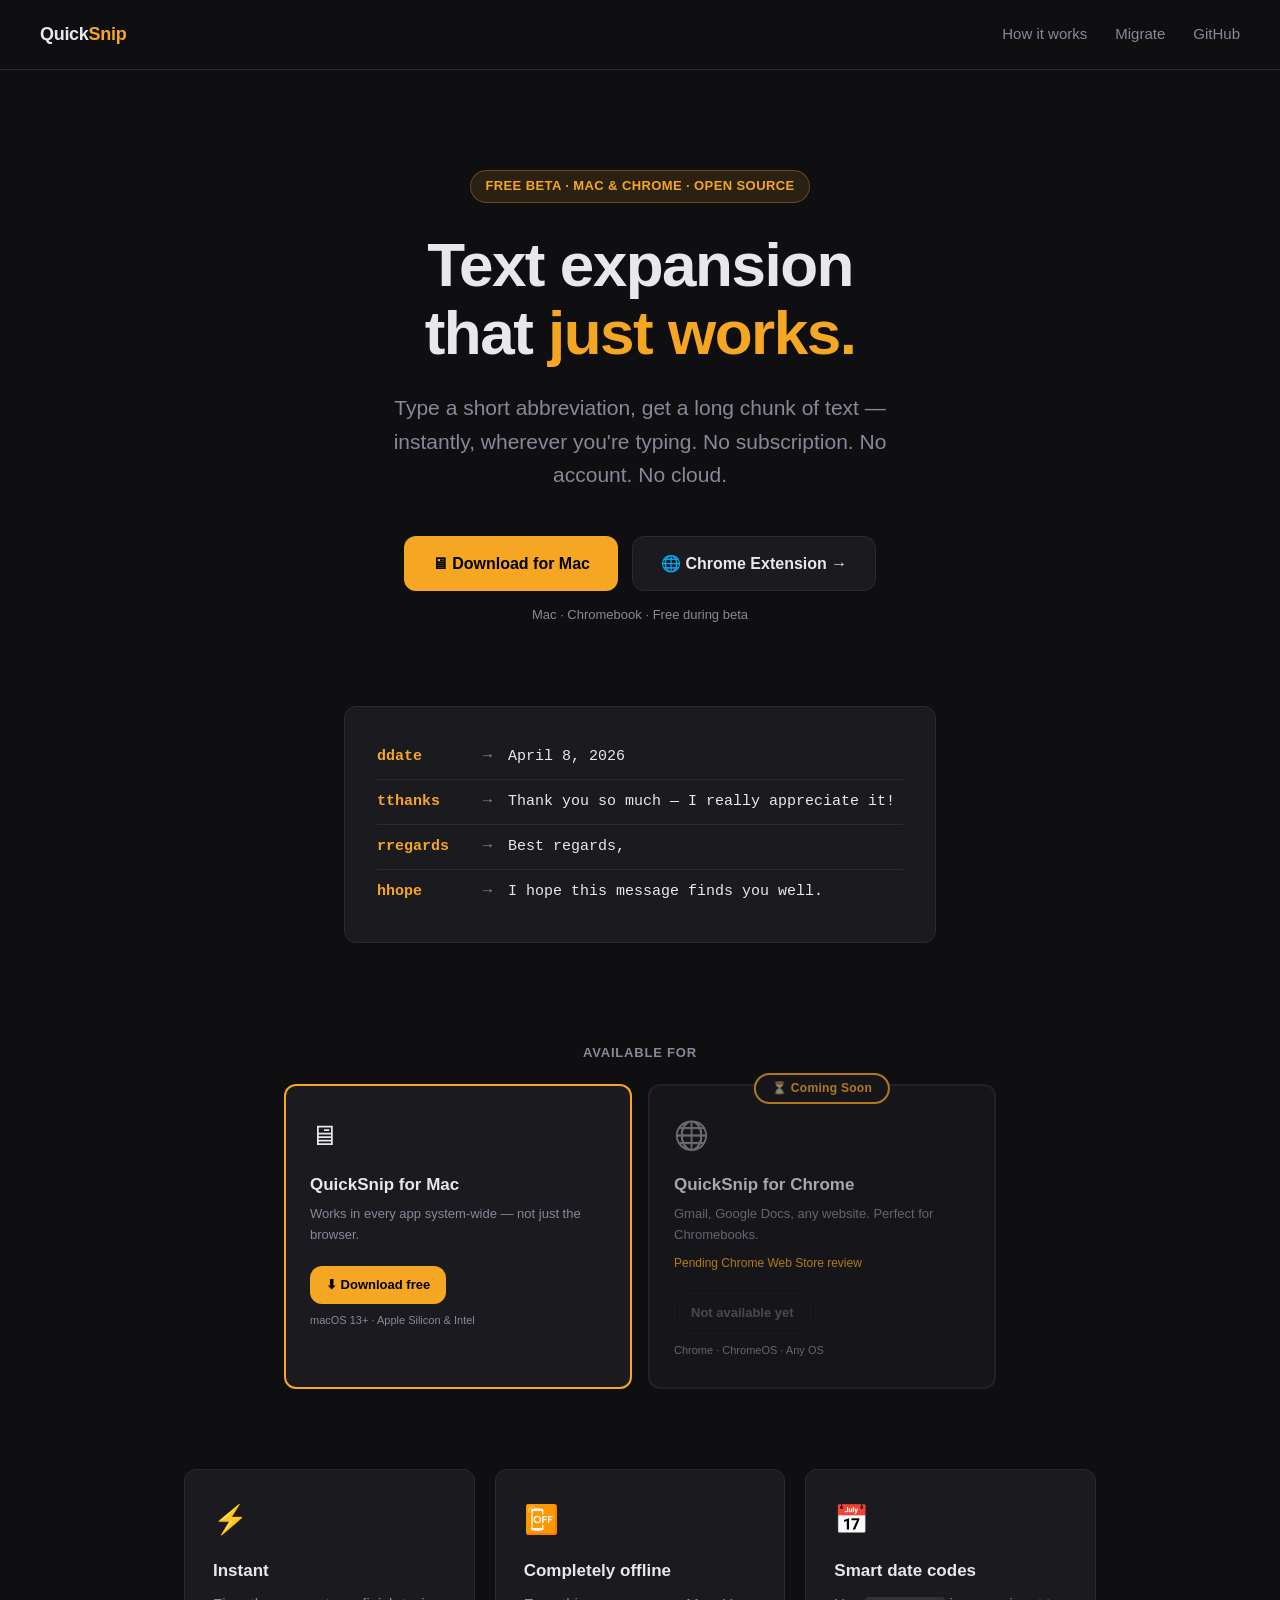
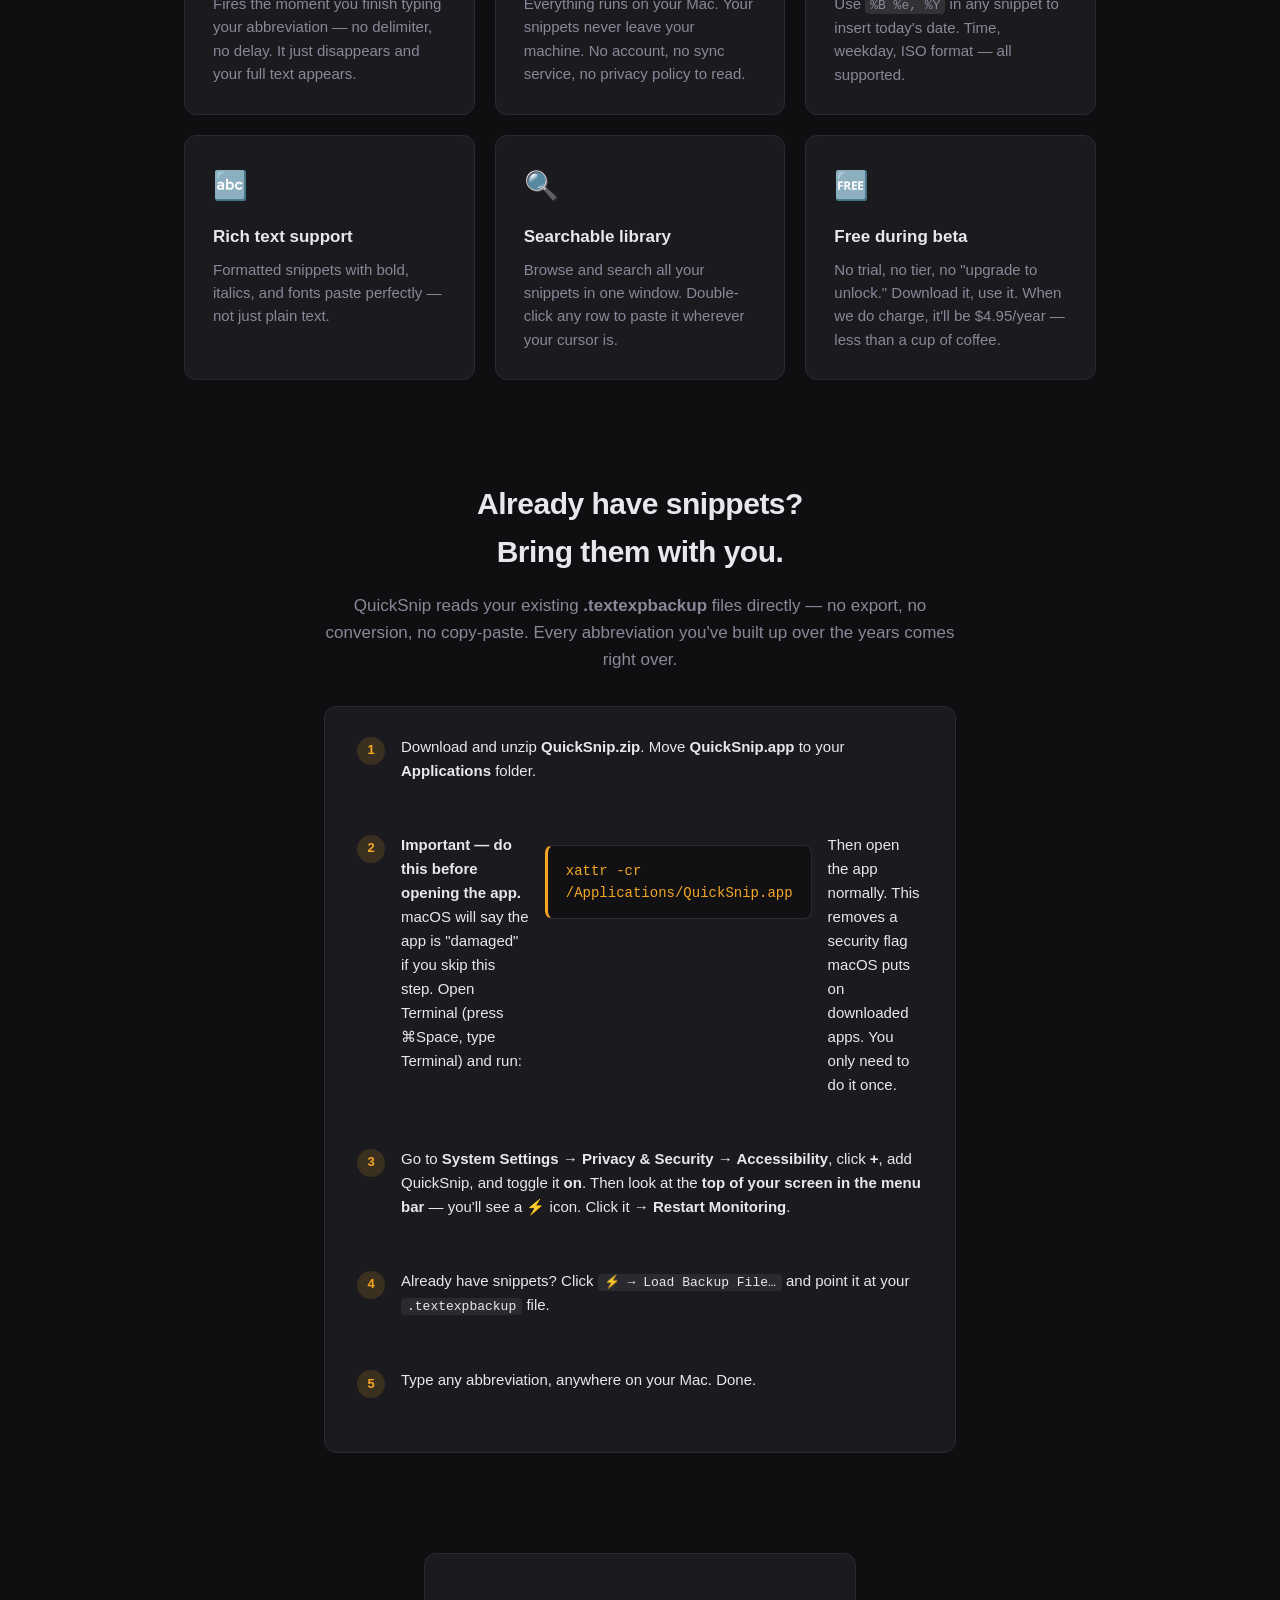
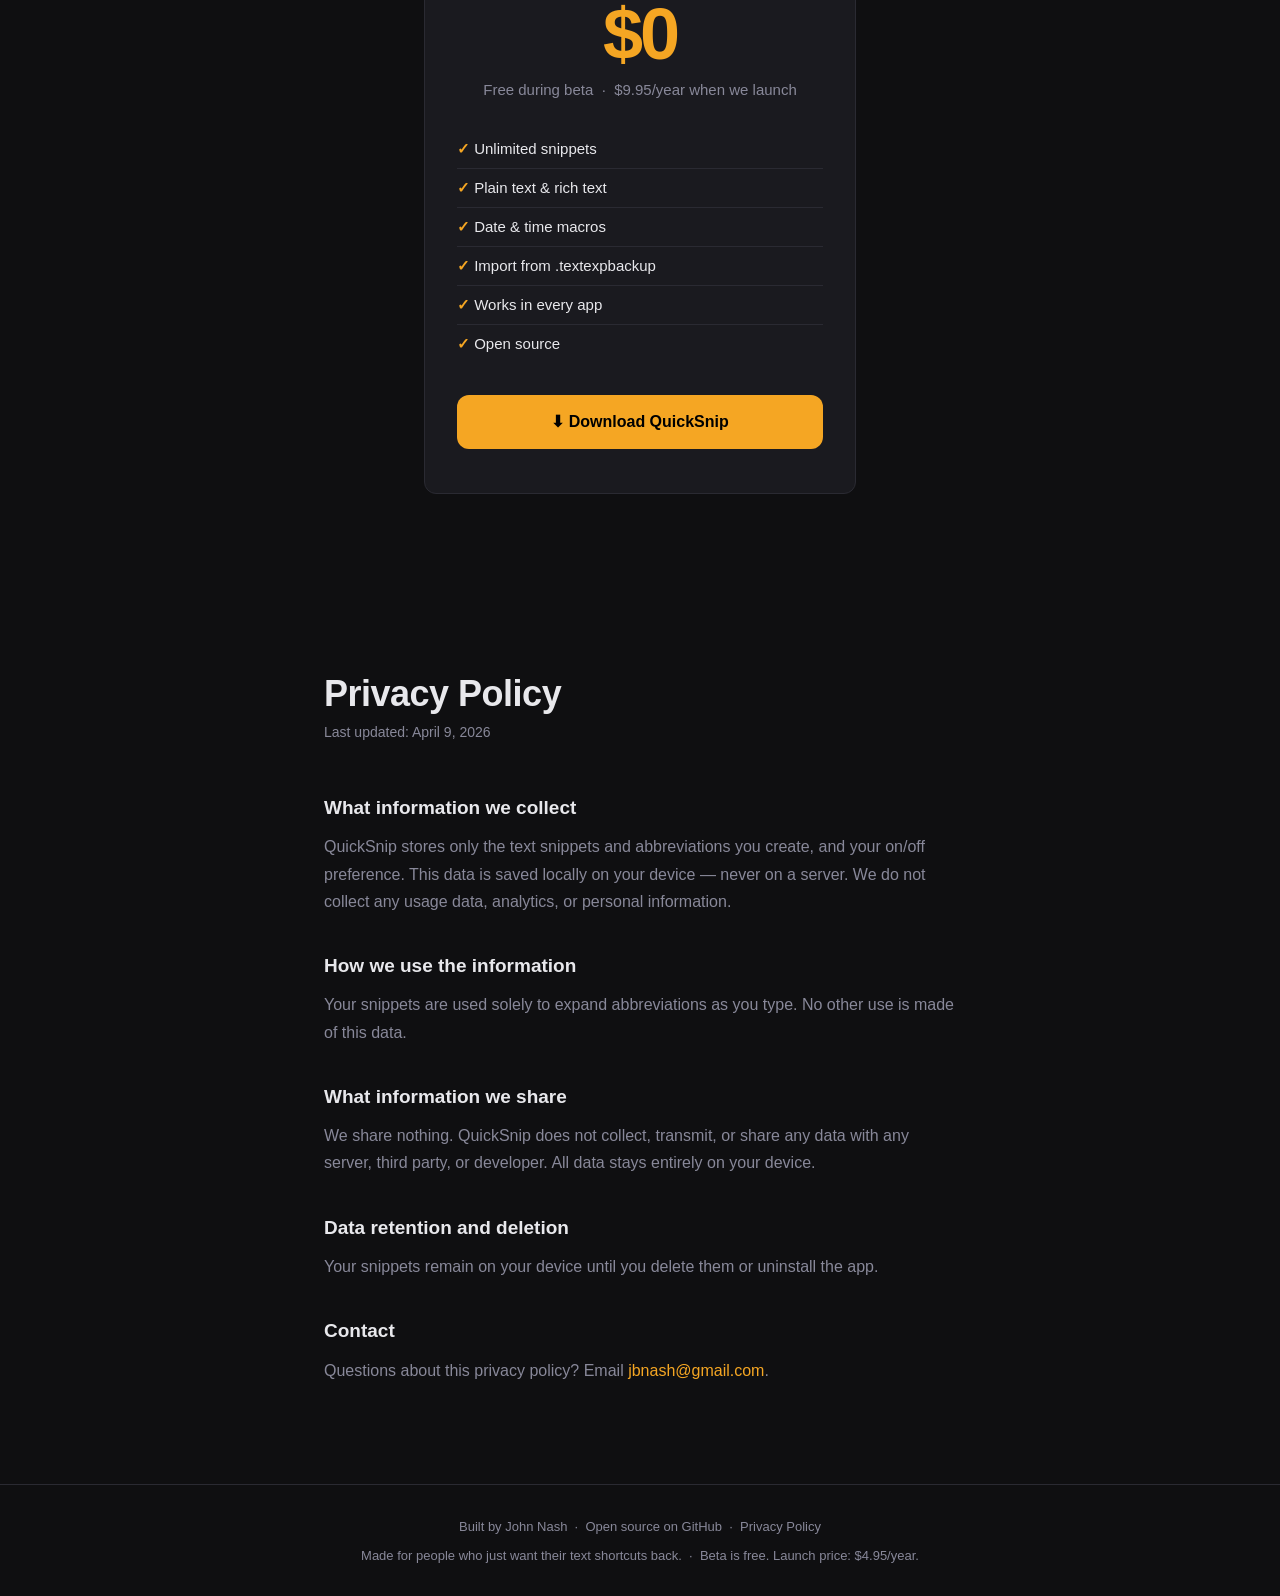
==== commit c7e25ed5: "Make privacy policy platform-agnostic Remove Chrome-specific language so it reads correctly for all " ====
--- a/docs/index.html
+++ b/docs/index.html
@@ -414,16 +414,16 @@
   <p class="updated">Last updated: April 9, 2026</p>
 
   <h2>What information we collect</h2>
-  <p>QuickSnip stores only the text snippets and abbreviations you create, and your on/off preference. This data is saved locally on your device using Chrome's built-in <code style="background:rgba(255,255,255,.07);padding:1px 6px;border-radius:4px;font-size:14px;">chrome.storage.local</code> API. We do not collect any usage data, analytics, or personal information.</p>
+  <p>QuickSnip stores only the text snippets and abbreviations you create, and your on/off preference. This data is saved locally on your device — never on a server. We do not collect any usage data, analytics, or personal information.</p>
 
   <h2>How we use the information</h2>
-  <p>Your snippets are used solely to expand abbreviations when you type them into text fields in your browser. No other use is made of this data.</p>
+  <p>Your snippets are used solely to expand abbreviations as you type. No other use is made of this data.</p>
 
   <h2>What information we share</h2>
   <p>We share nothing. QuickSnip does not collect, transmit, or share any data with any server, third party, or developer. All data stays entirely on your device.</p>
 
   <h2>Data retention and deletion</h2>
-  <p>Your snippets remain on your device until you delete them within the extension or uninstall the extension entirely.</p>
+  <p>Your snippets remain on your device until you delete them or uninstall the app.</p>
 
   <h2>Contact</h2>
   <p>Questions about this privacy policy? Email <a href="mailto:jbnash@gmail.com">jbnash@gmail.com</a>.</p>
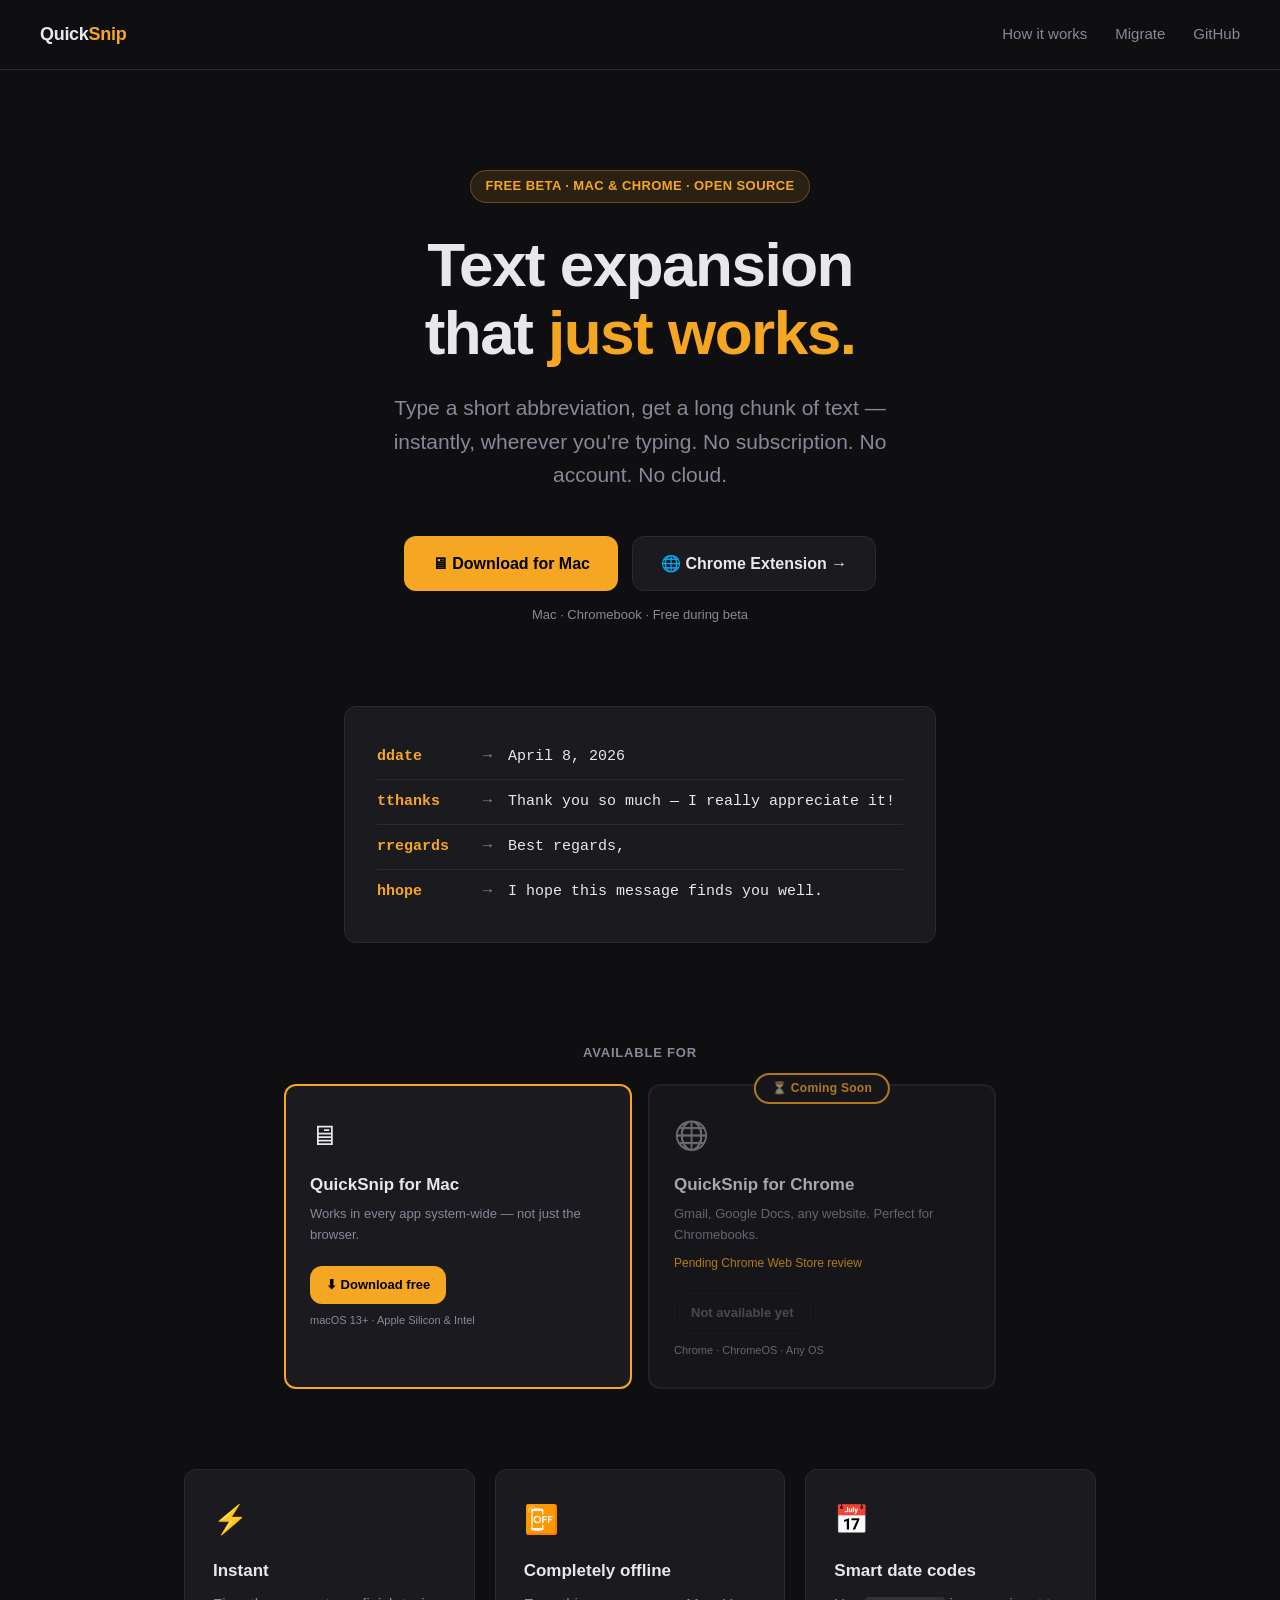
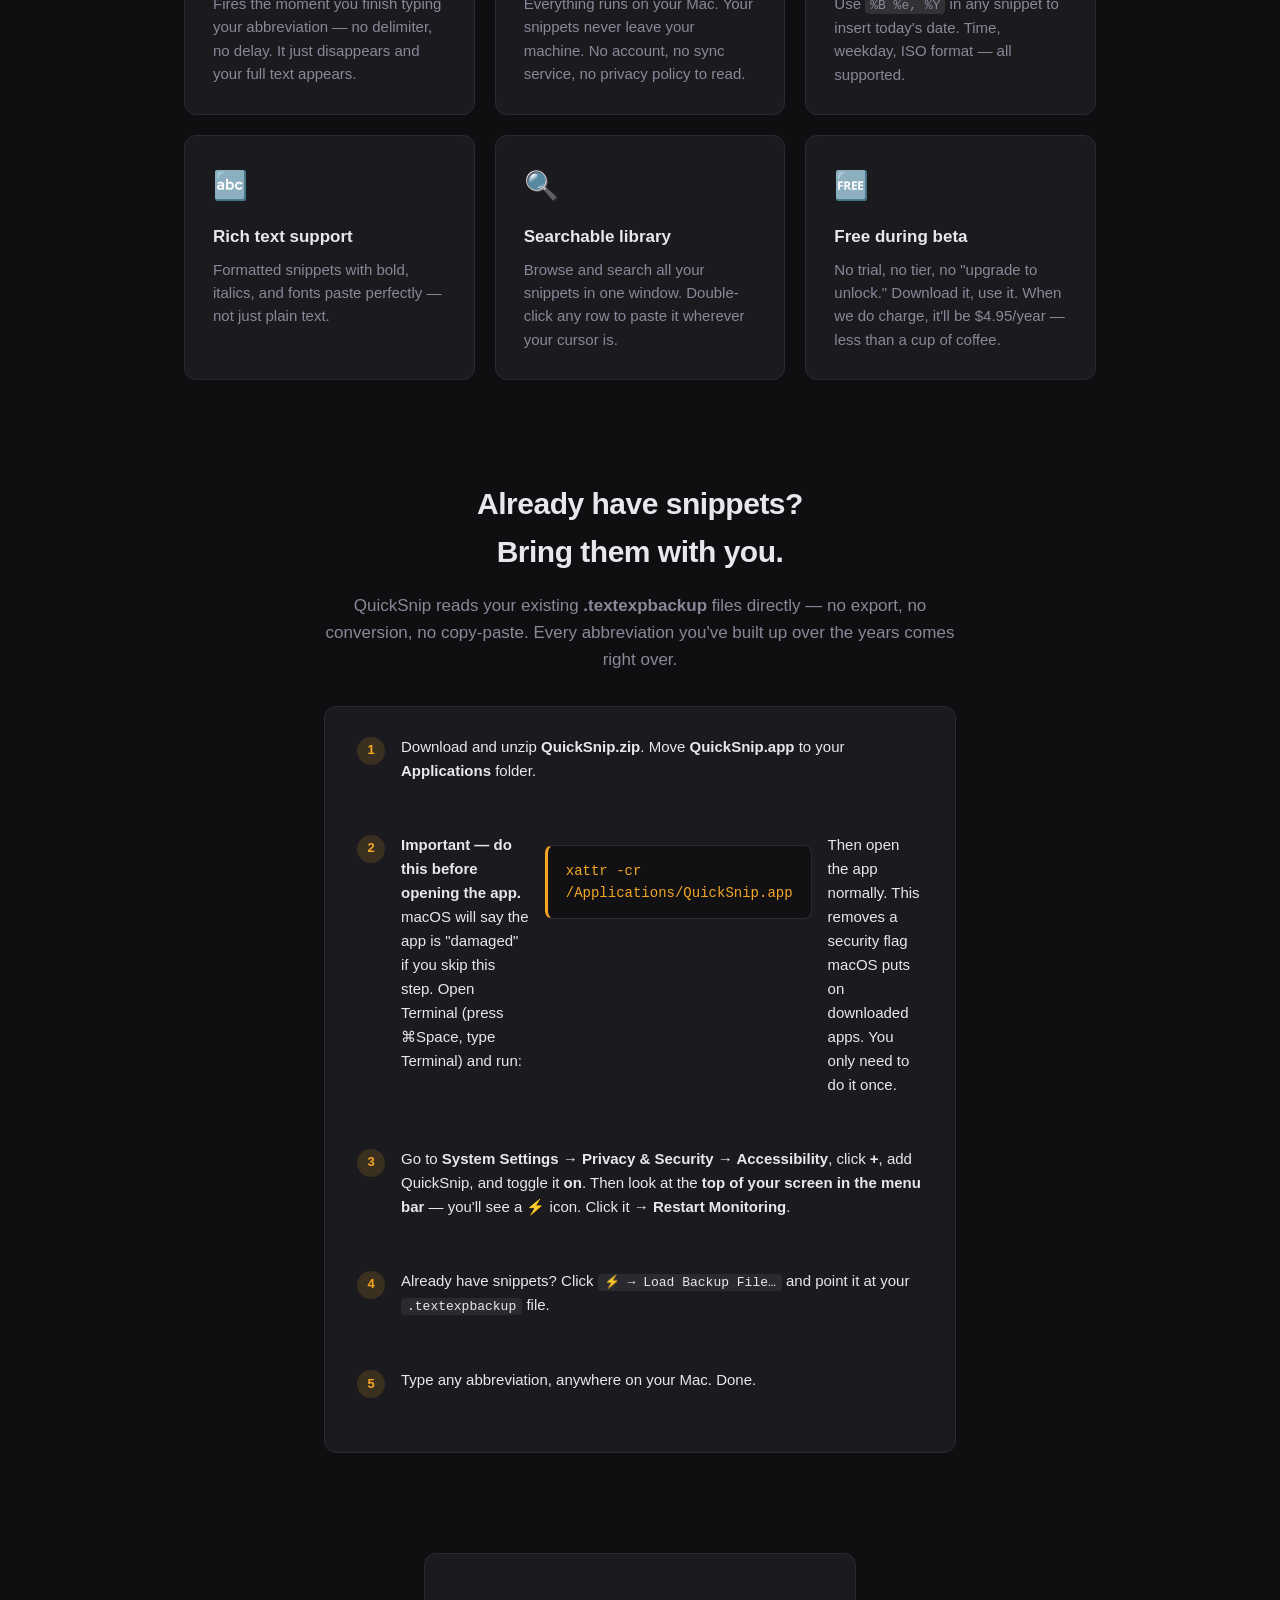
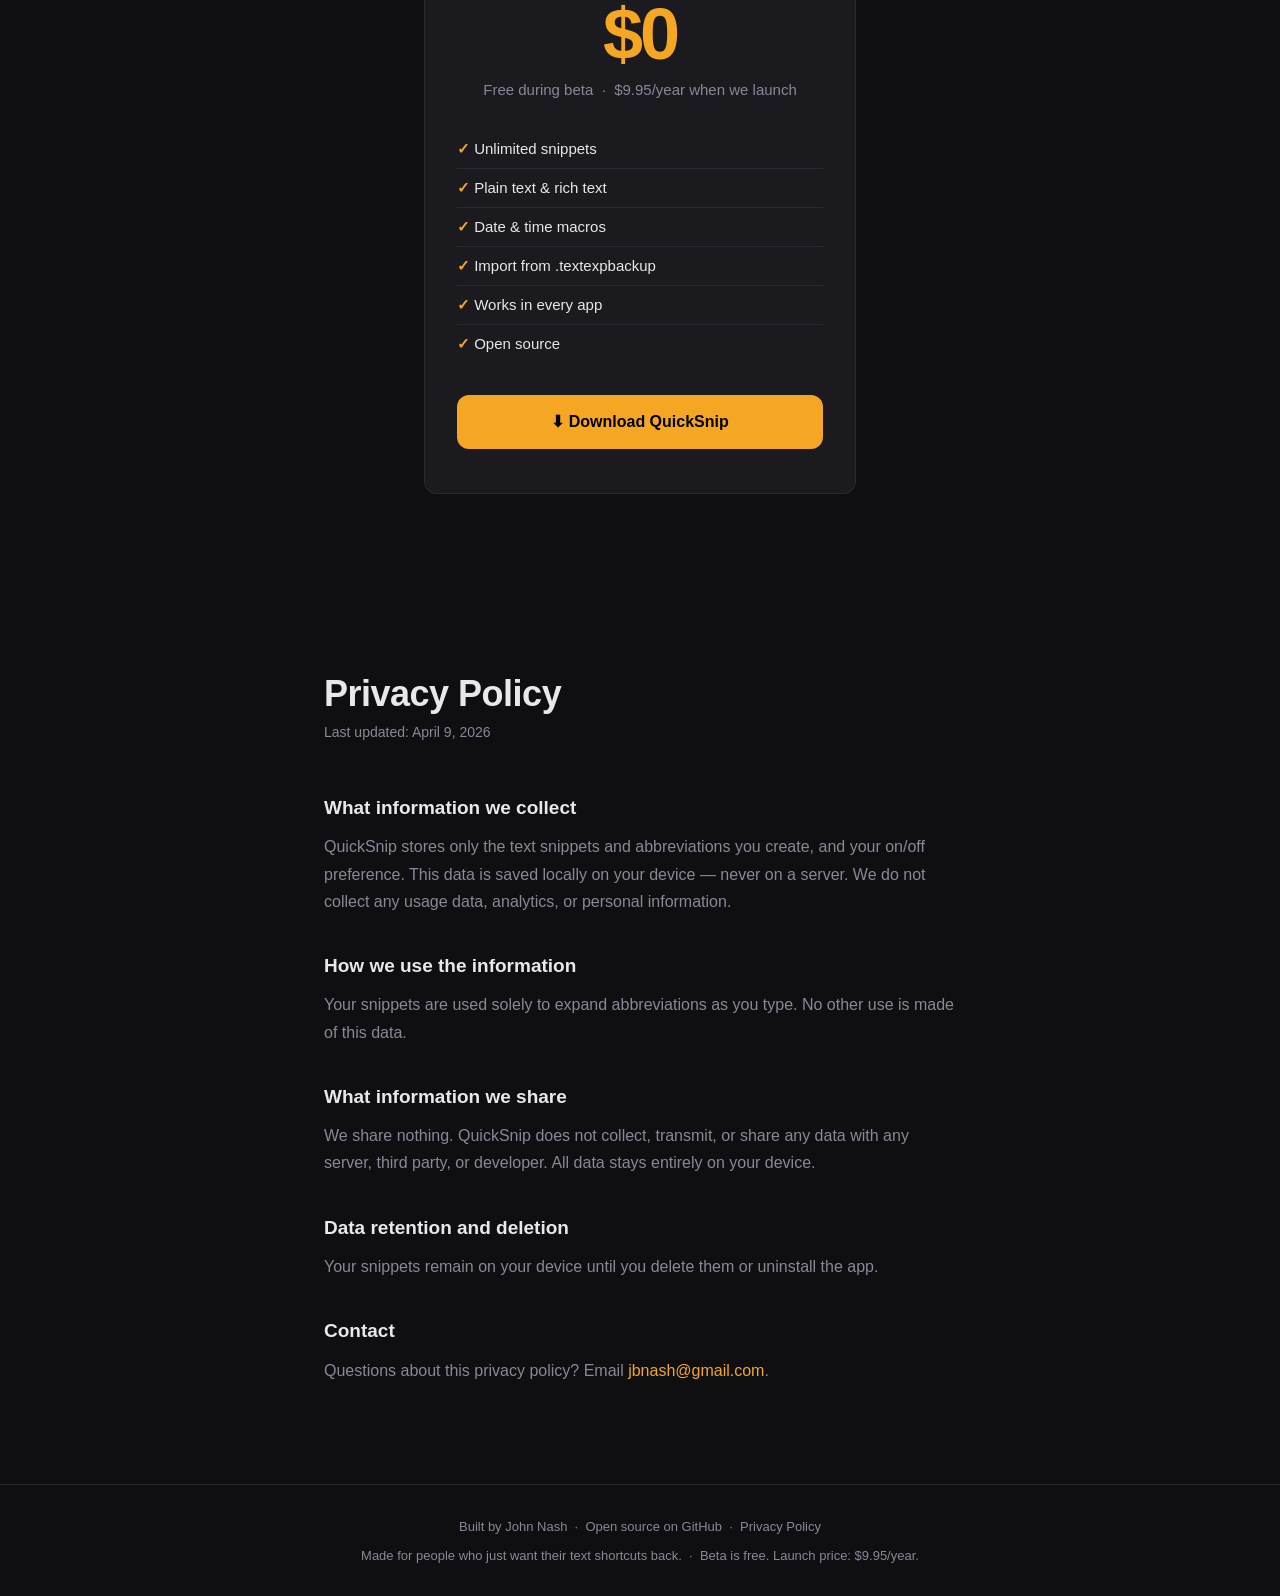
==== commit 5145b047: "Fix footer price to $9.95/year Co-Authored-By: Claude Sonnet 4.6 <noreply@anthropic.com>" ====
--- a/docs/index.html
+++ b/docs/index.html
@@ -432,7 +432,7 @@
 <!-- Footer -->
 <footer>
   <p>Built by <a href="https://github.com/jbnash">John Nash</a> &nbsp;·&nbsp; <a href="https://github.com/jbnash/quicksnip">Open source on GitHub</a> &nbsp;·&nbsp; <a href="#privacy">Privacy Policy</a></p>
-  <p style="margin-top:8px;">Made for people who just want their text shortcuts back. &nbsp;·&nbsp; Beta is free. Launch price: $4.95/year.</p>
+  <p style="margin-top:8px;">Made for people who just want their text shortcuts back. &nbsp;·&nbsp; Beta is free. Launch price: $9.95/year.</p>
 </footer>
 
 </body>
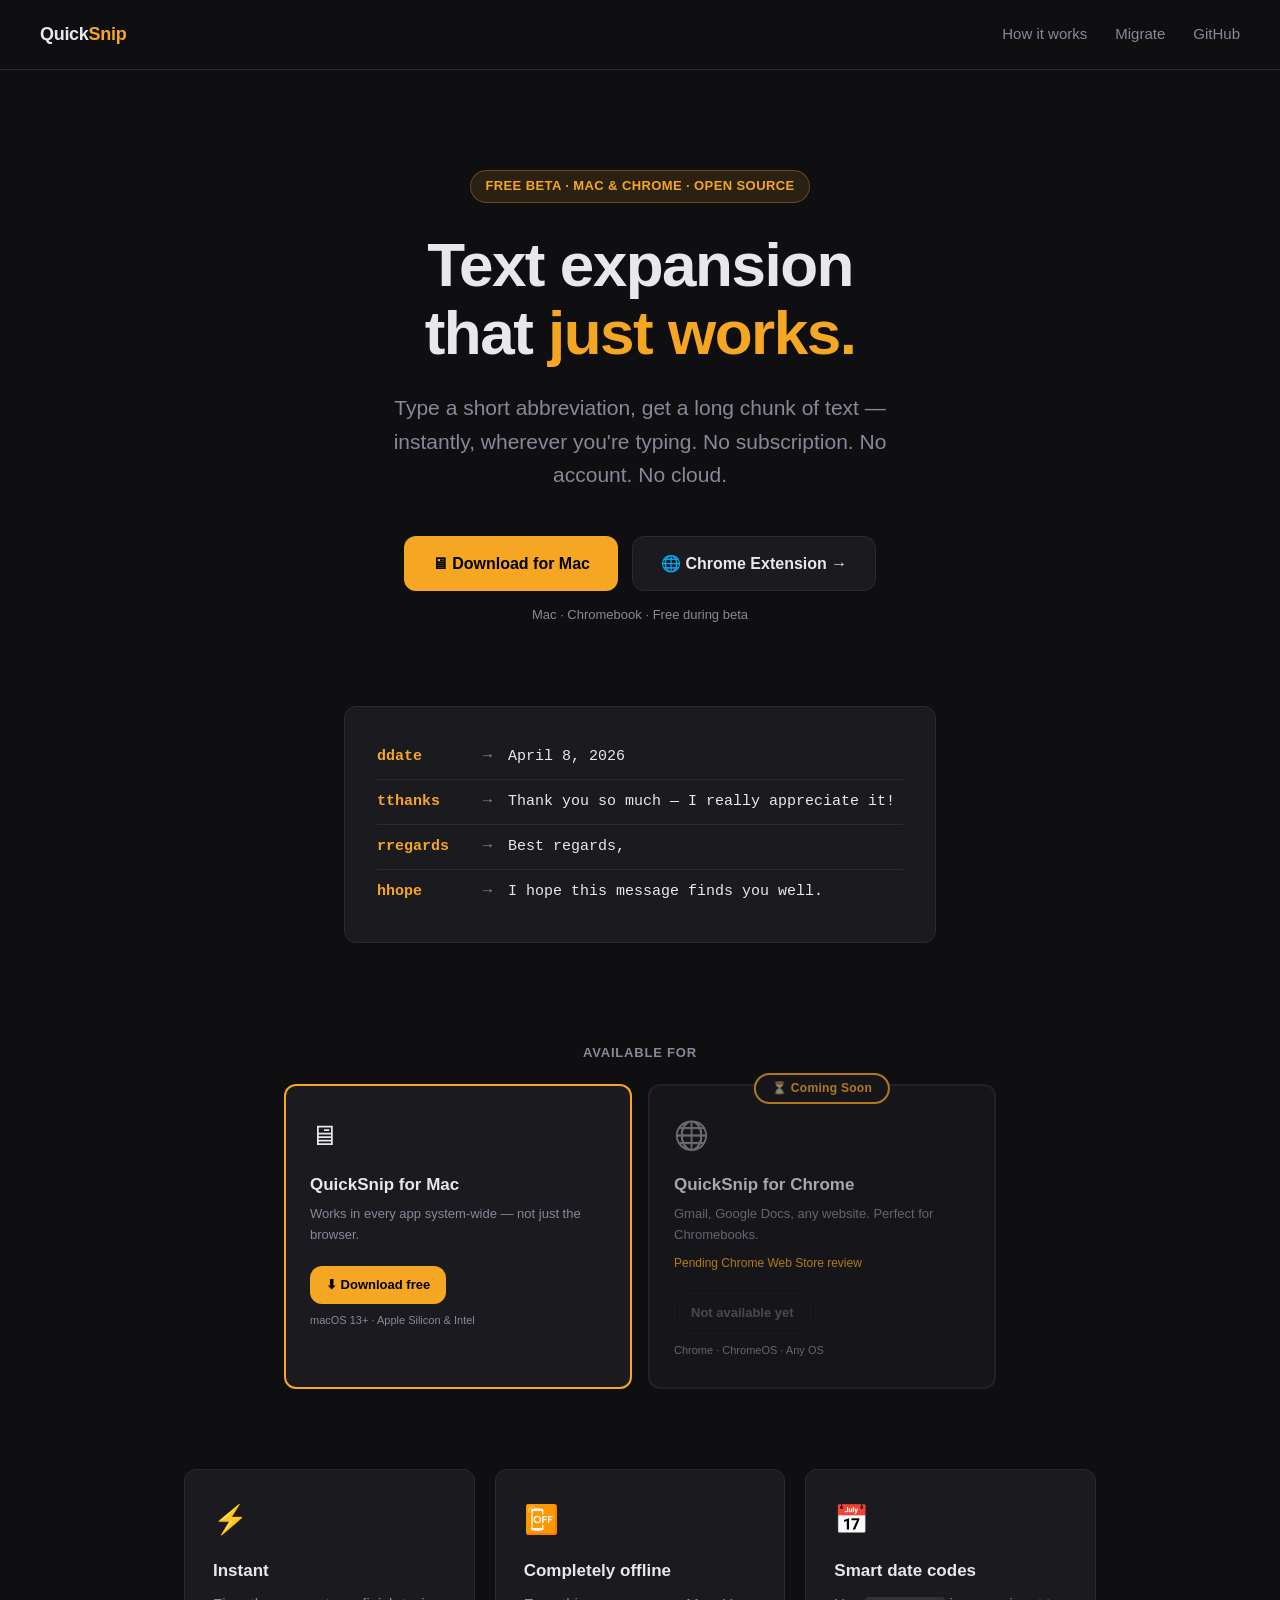
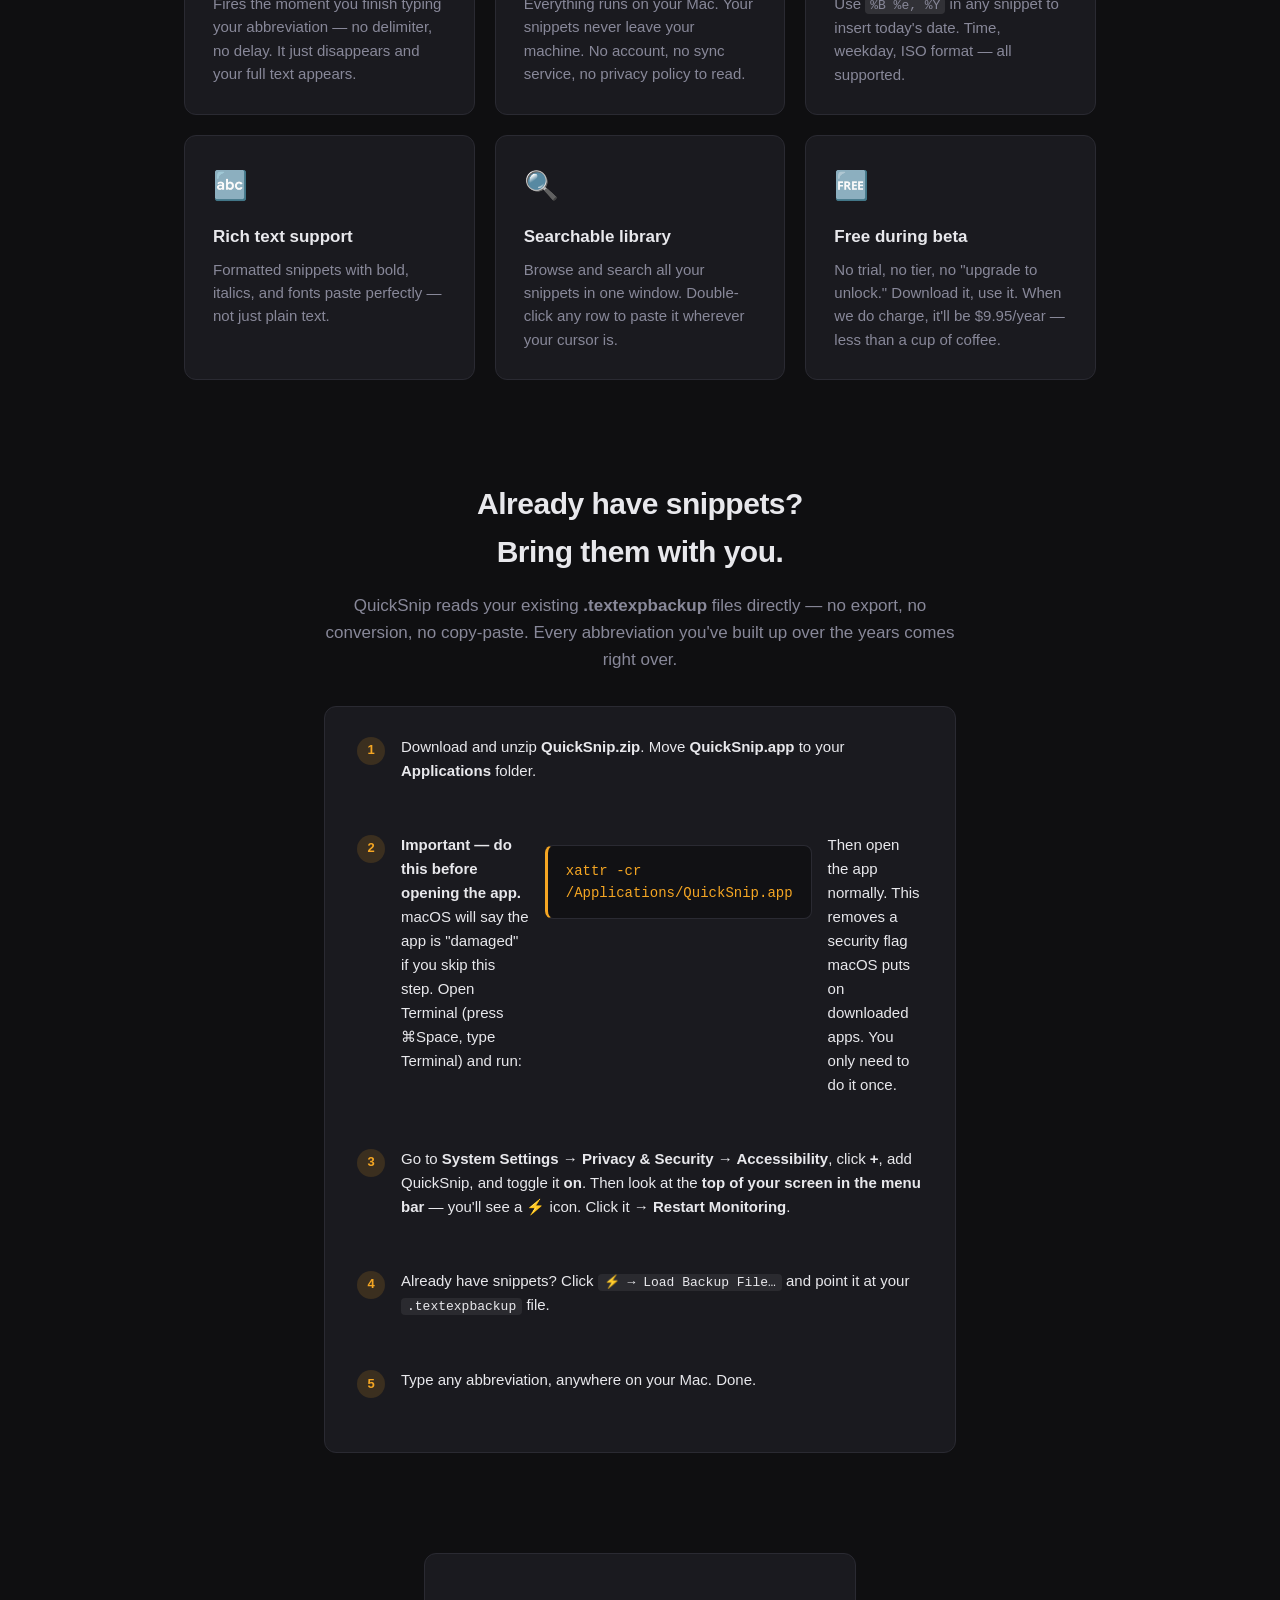
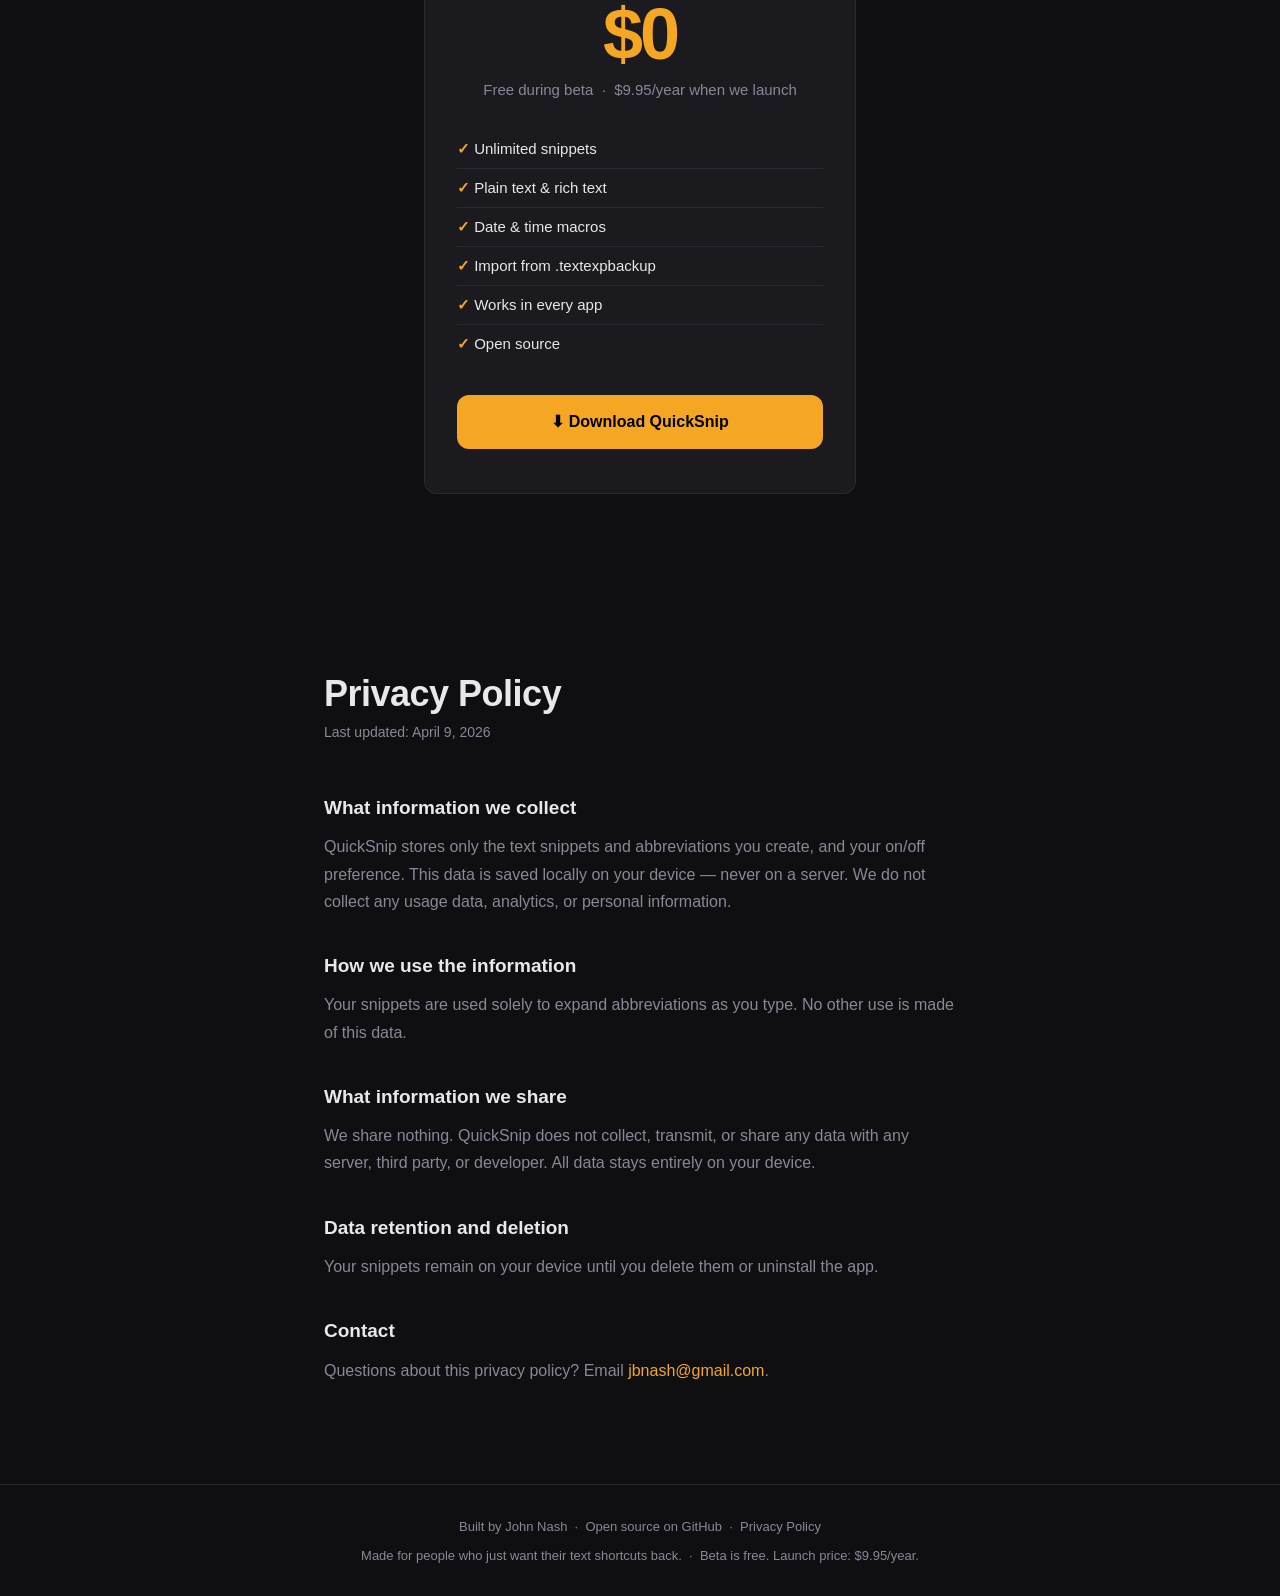
==== commit 4b9cc27b: "Fix feature blurb price to $9.95/year Co-Authored-By: Claude Sonnet 4.6 <noreply@anthropic.com>" ====
--- a/docs/index.html
+++ b/docs/index.html
@@ -353,7 +353,7 @@
     <div class="feature">
       <div class="feature-icon">🆓</div>
       <h3>Free during beta</h3>
-      <p>No trial, no tier, no "upgrade to unlock." Download it, use it. When we do charge, it'll be $4.95/year — less than a cup of coffee.</p>
+      <p>No trial, no tier, no "upgrade to unlock." Download it, use it. When we do charge, it'll be $9.95/year — less than a cup of coffee.</p>
     </div>
   </div>
 </section>
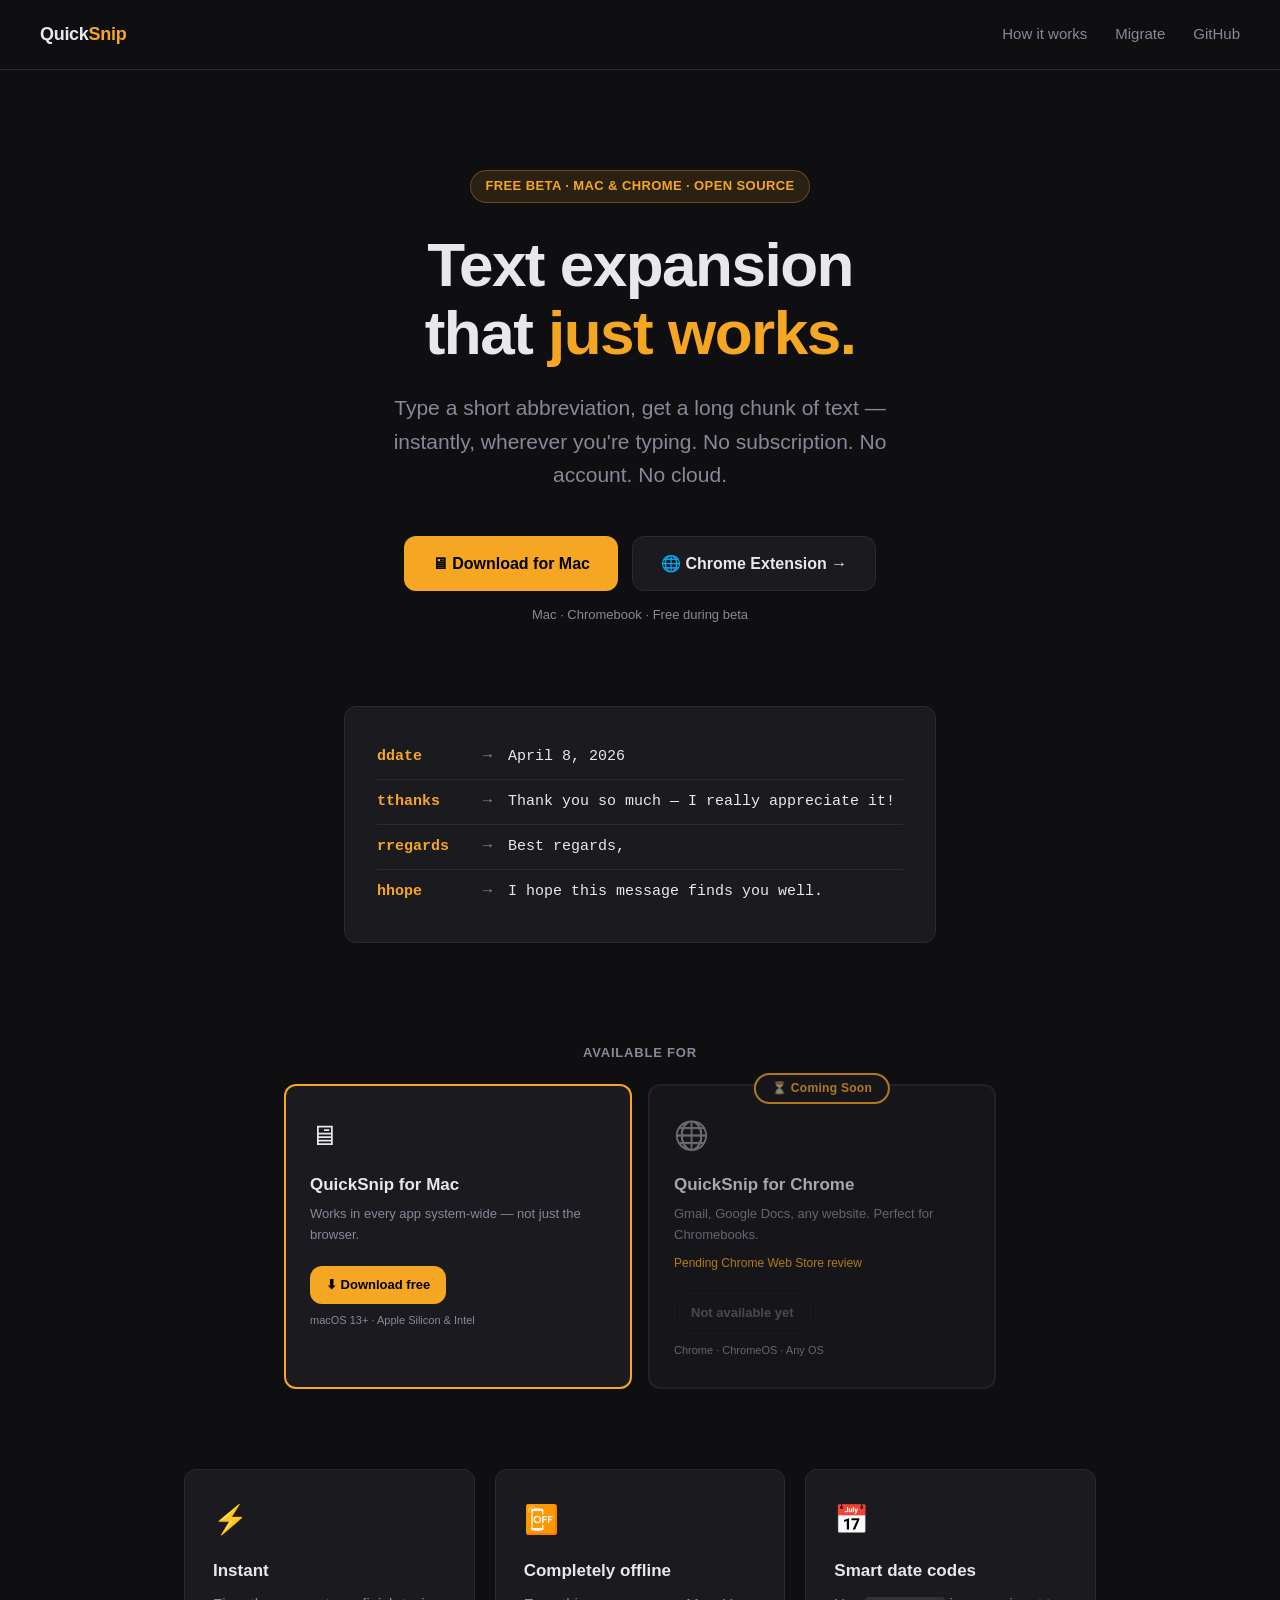
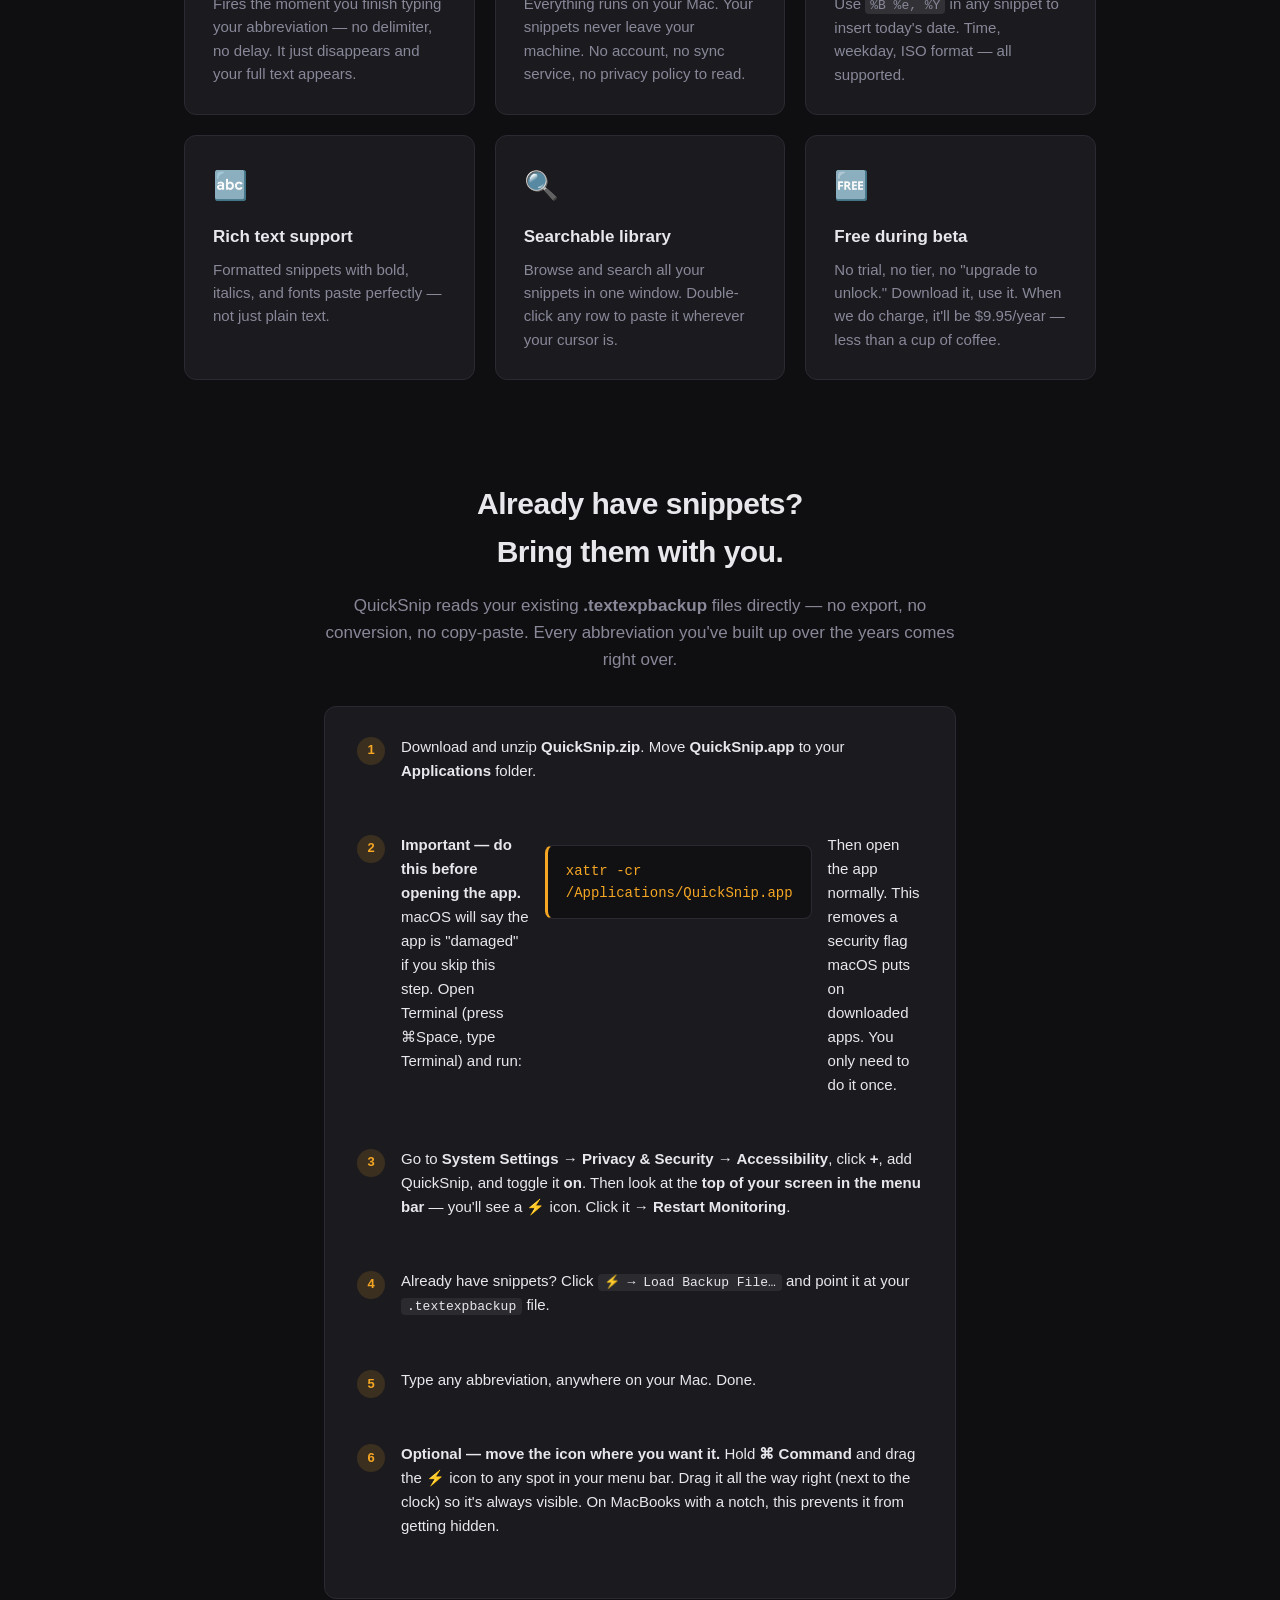
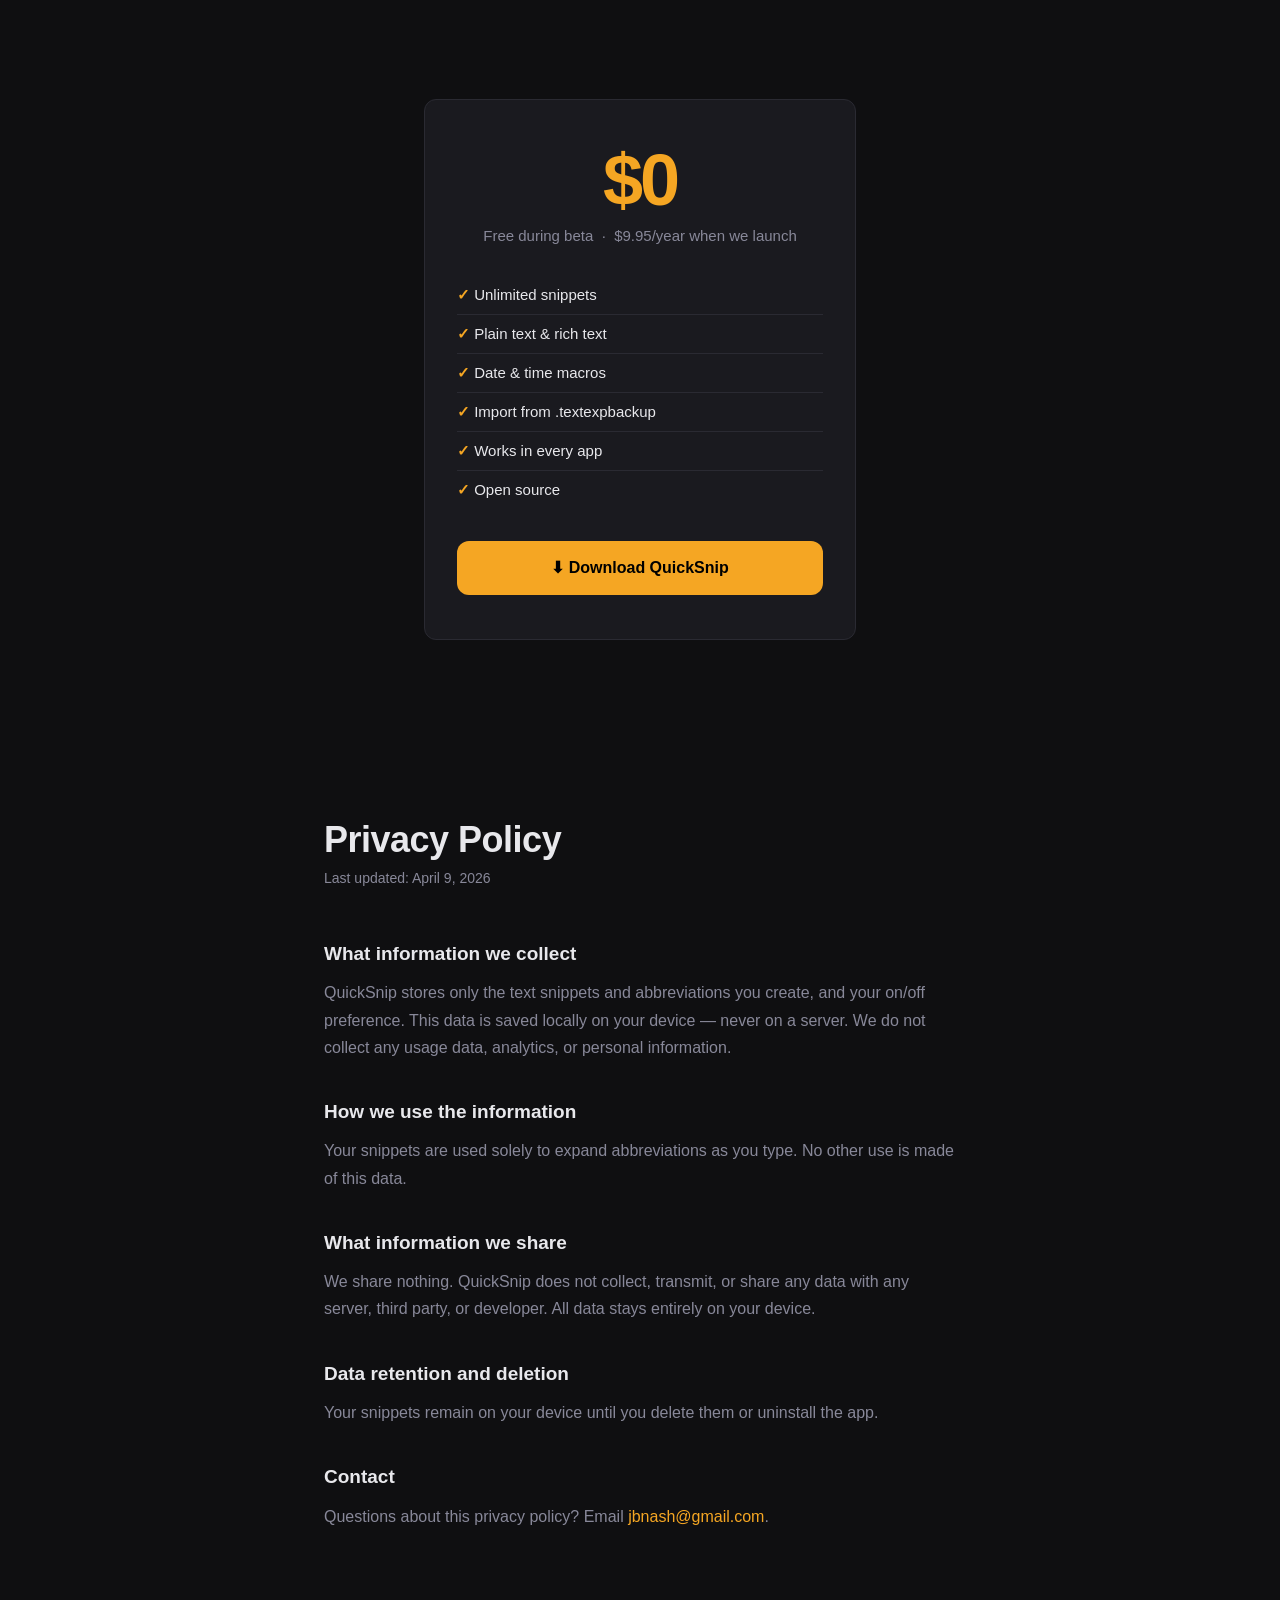
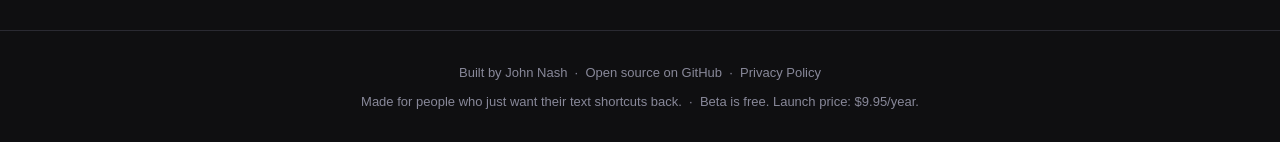
==== commit ffc84961: "Add menu bar icon positioning tip to Help window and website Co-Authored-By: Claude Sonnet 4.6 <nore" ====
--- a/docs/index.html
+++ b/docs/index.html
@@ -384,6 +384,10 @@
     <div class="step">
       <div class="step-num">5</div>
       <p>Type any abbreviation, anywhere on your Mac. Done.</p>
+    </div>
+    <div class="step">
+      <div class="step-num">6</div>
+      <p><strong>Optional — move the icon where you want it.</strong> Hold <strong>⌘ Command</strong> and drag the ⚡ icon to any spot in your menu bar. Drag it all the way right (next to the clock) so it's always visible. On MacBooks with a notch, this prevents it from getting hidden.</p>
     </div>
   </div>
 </section>
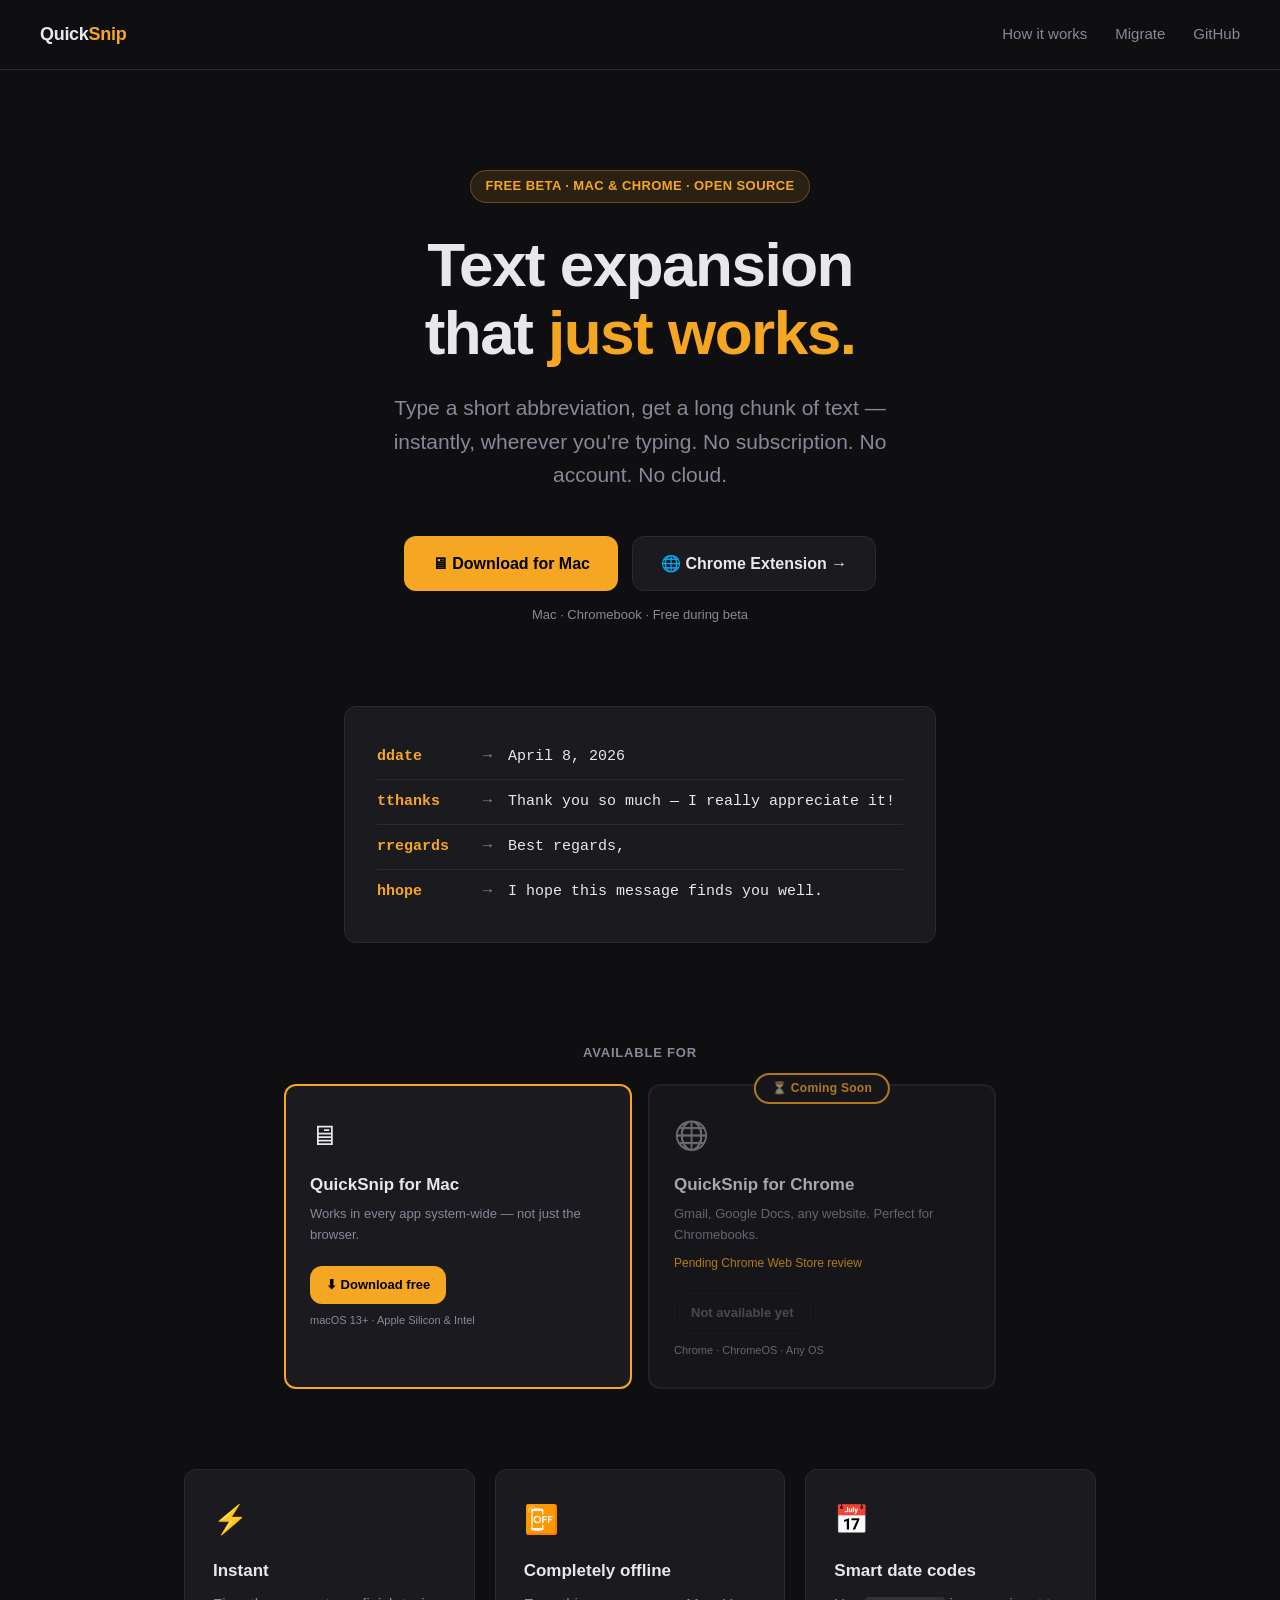
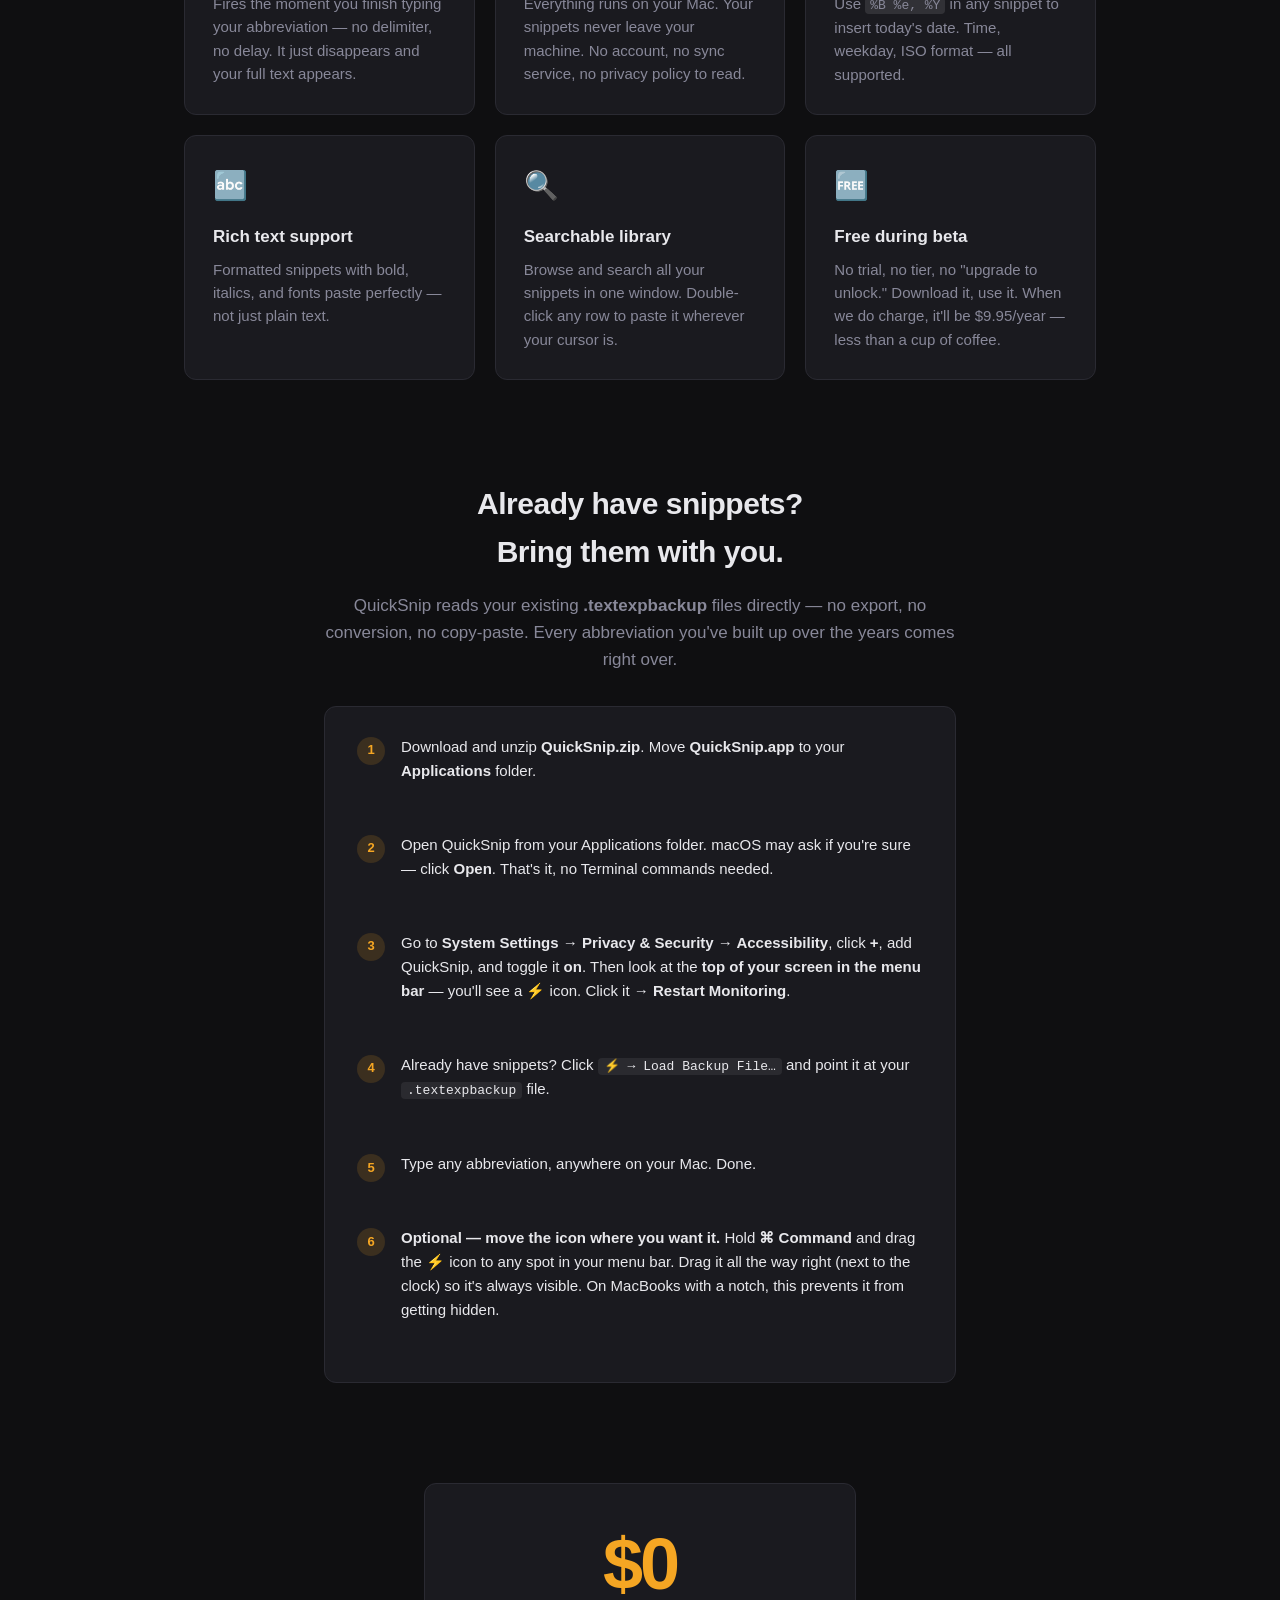
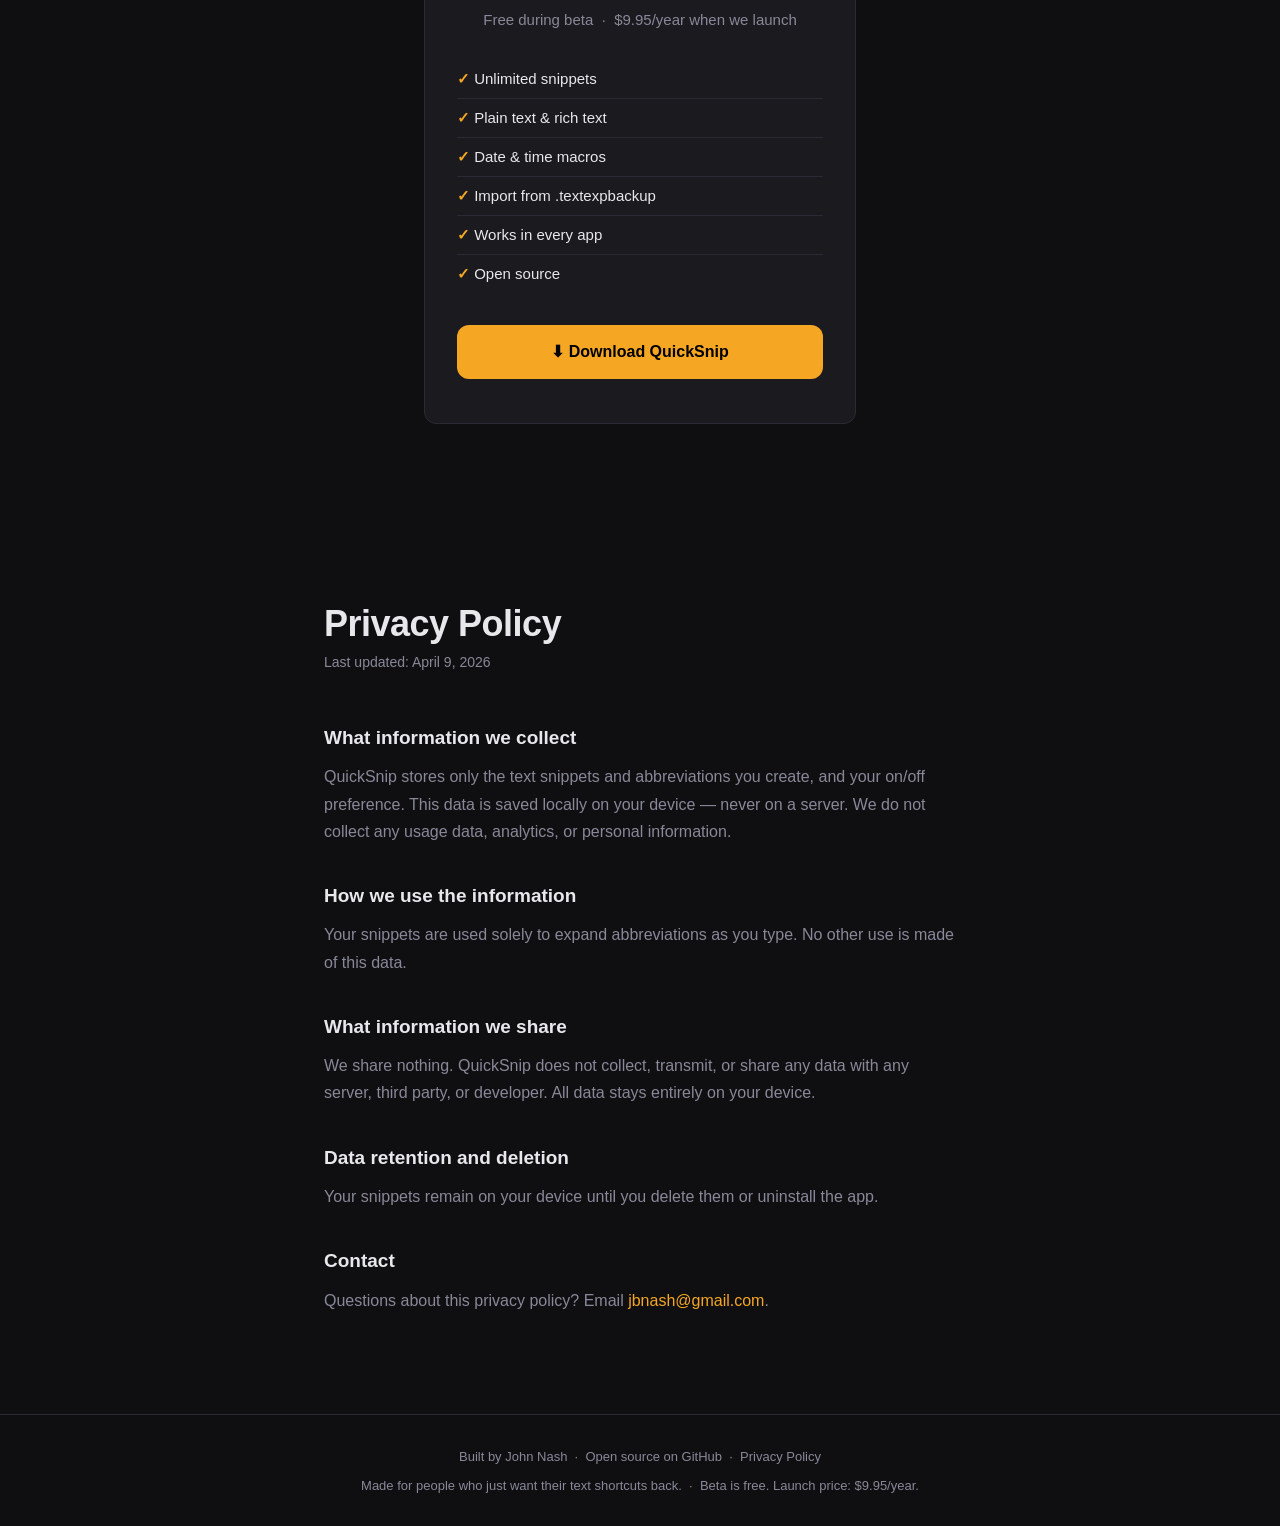
==== commit 7872873c: "Remove xattr step from install instructions — app is now notarized Co-Authored-By: Claude Sonnet 4.6" ====
--- a/docs/index.html
+++ b/docs/index.html
@@ -369,9 +369,7 @@
     </div>
     <div class="step">
       <div class="step-num">2</div>
-      <p><strong>Important — do this before opening the app.</strong> macOS will say the app is "damaged" if you skip this step. Open Terminal (press ⌘Space, type Terminal) and run:</p>
-      <div style="background:rgba(0,0,0,.35);border:1px solid var(--border);border-left:3px solid var(--accent);border-radius:8px;padding:14px 18px;margin:12px 0;font-family:'SF Mono','Fira Code',monospace;font-size:14px;color:var(--accent);">xattr -cr /Applications/QuickSnip.app</div>
-      <p>Then open the app normally. This removes a security flag macOS puts on downloaded apps. You only need to do it once.</p>
+      <p>Open QuickSnip from your Applications folder. macOS may ask if you're sure — click <strong>Open</strong>. That's it, no Terminal commands needed.</p>
     </div>
     <div class="step">
       <div class="step-num">3</div>
